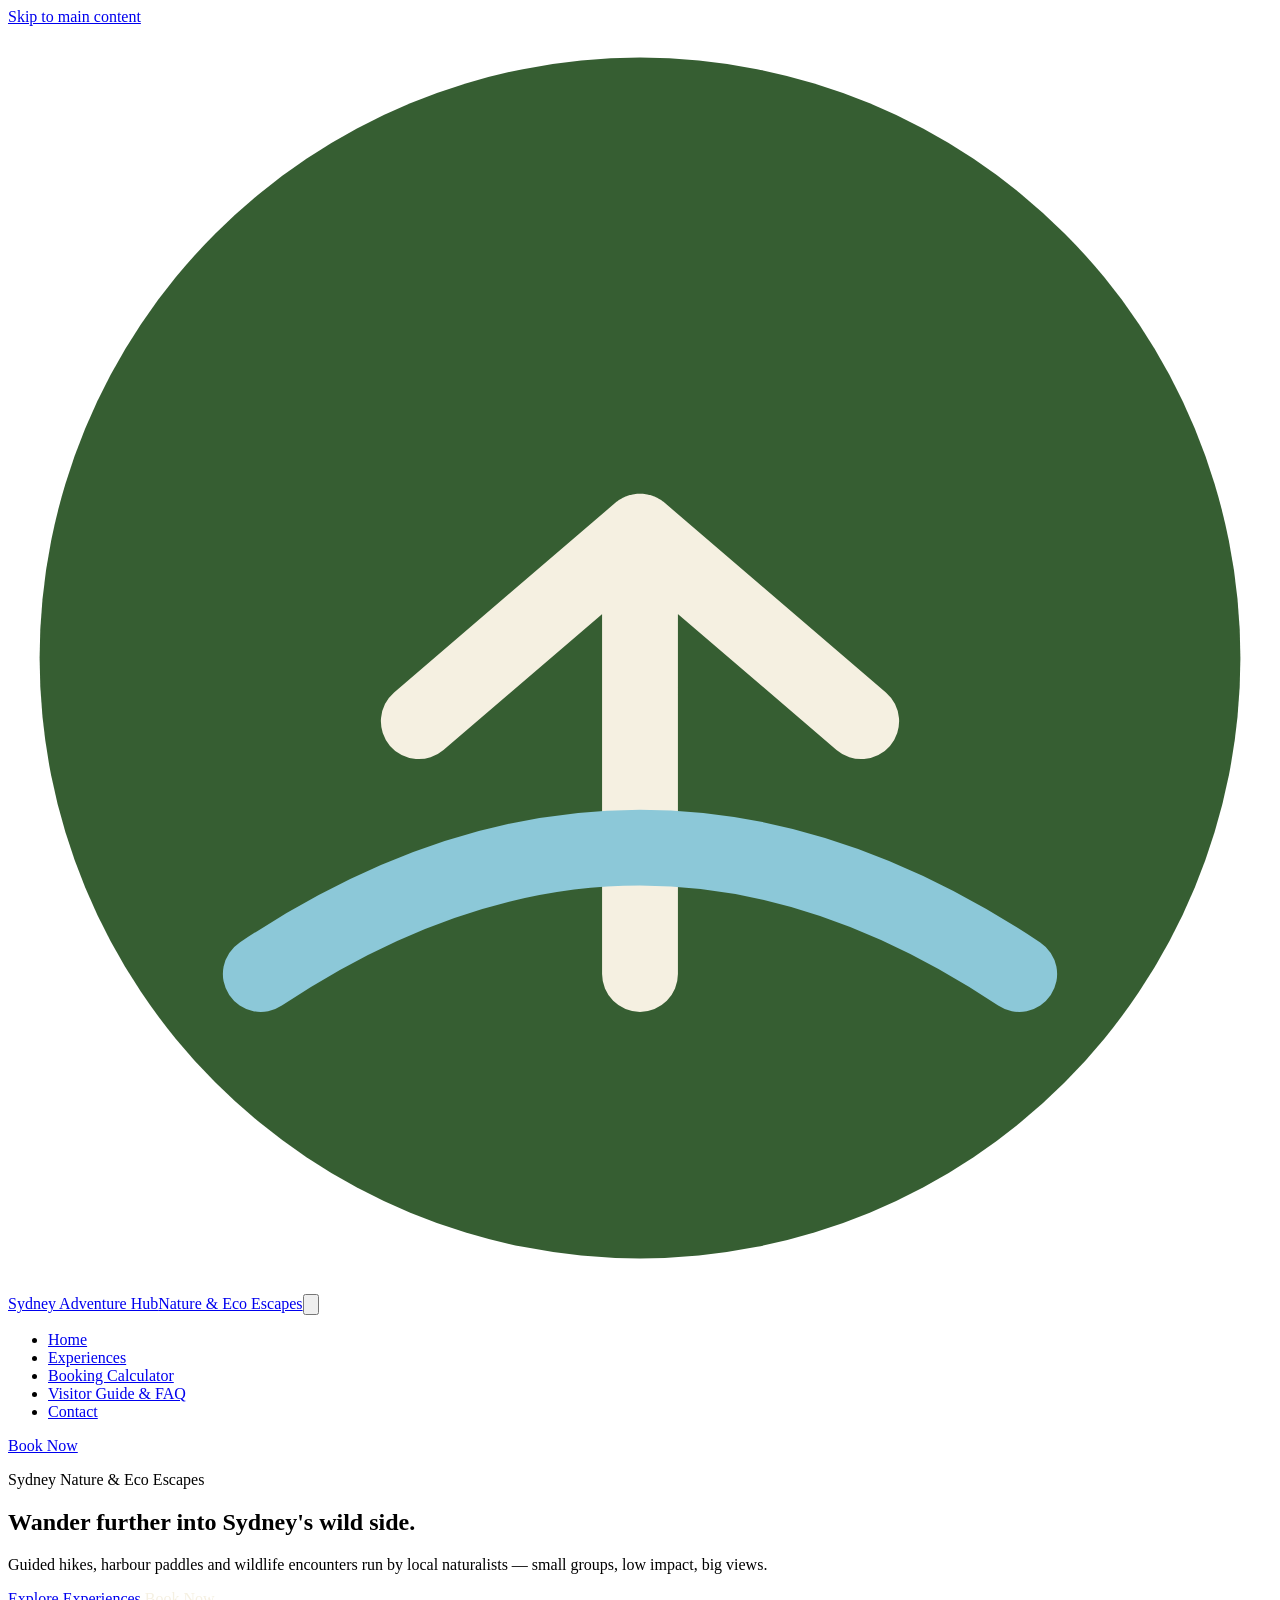
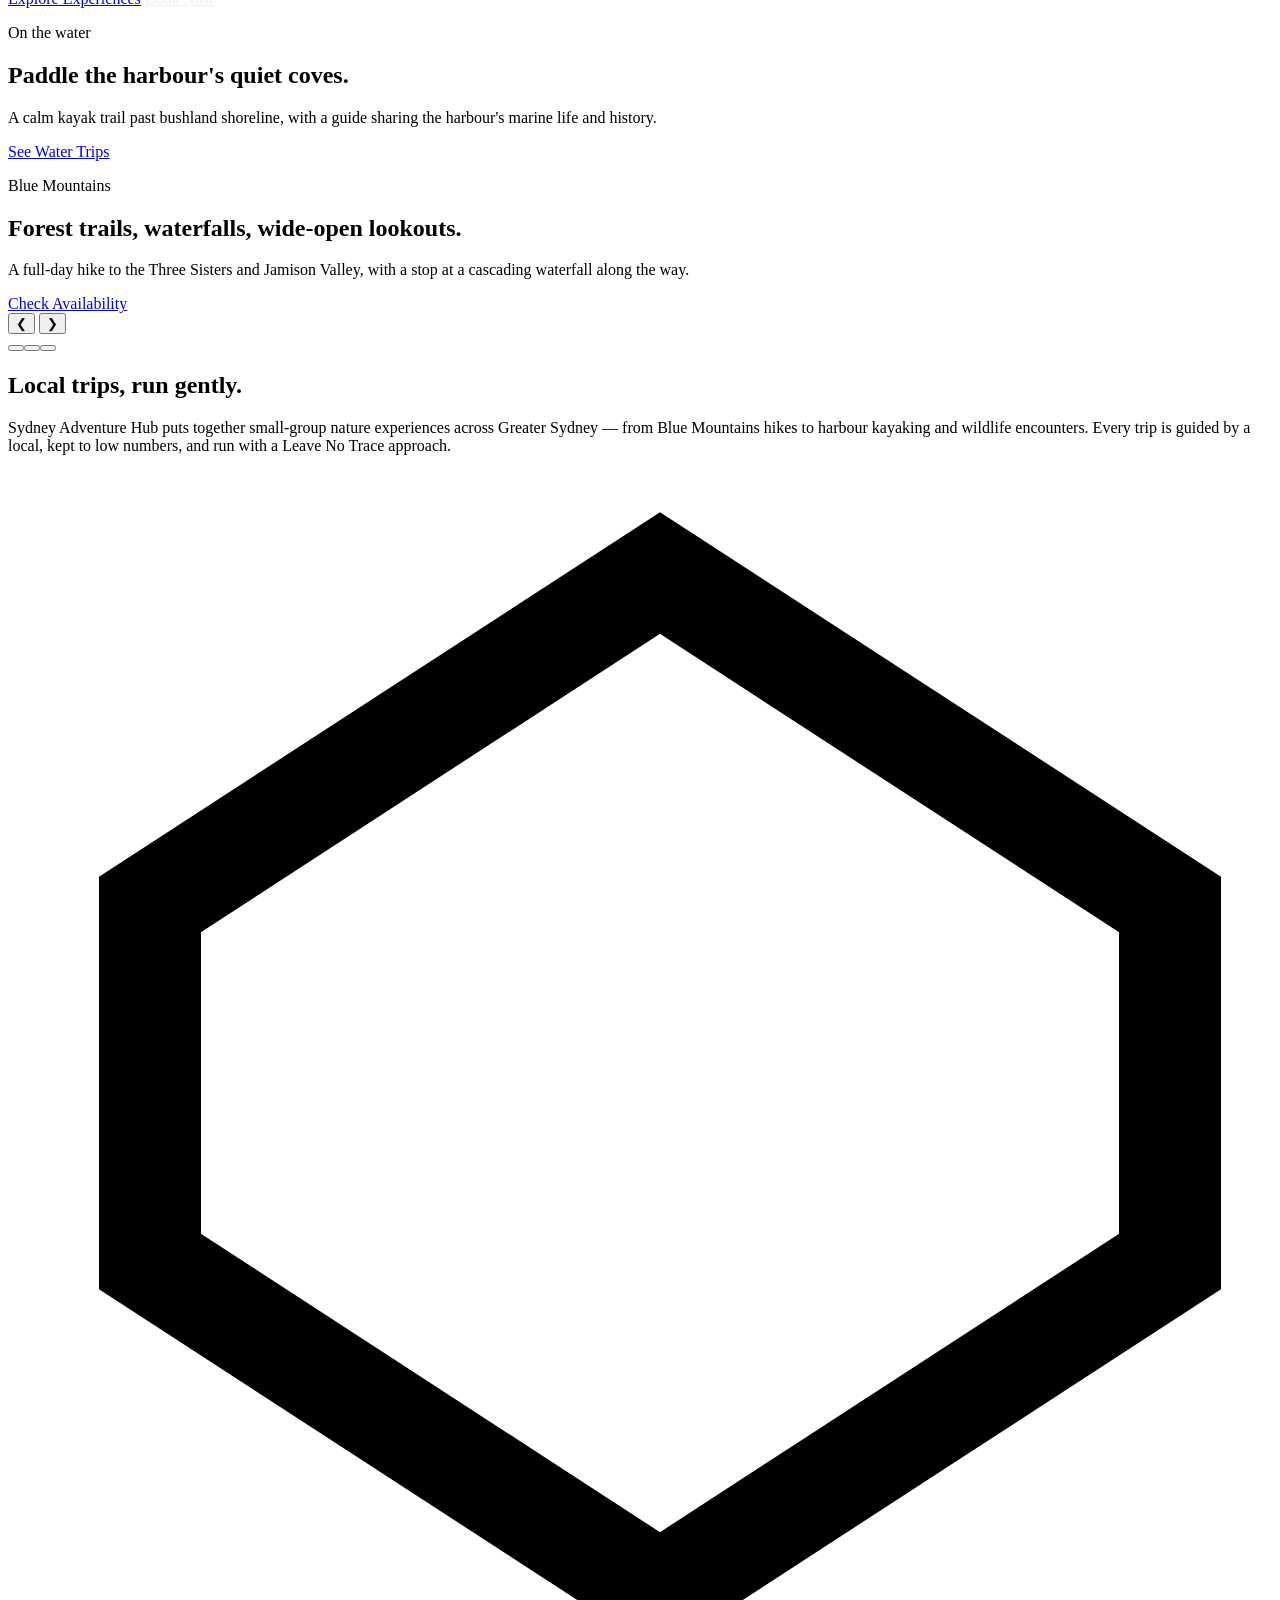
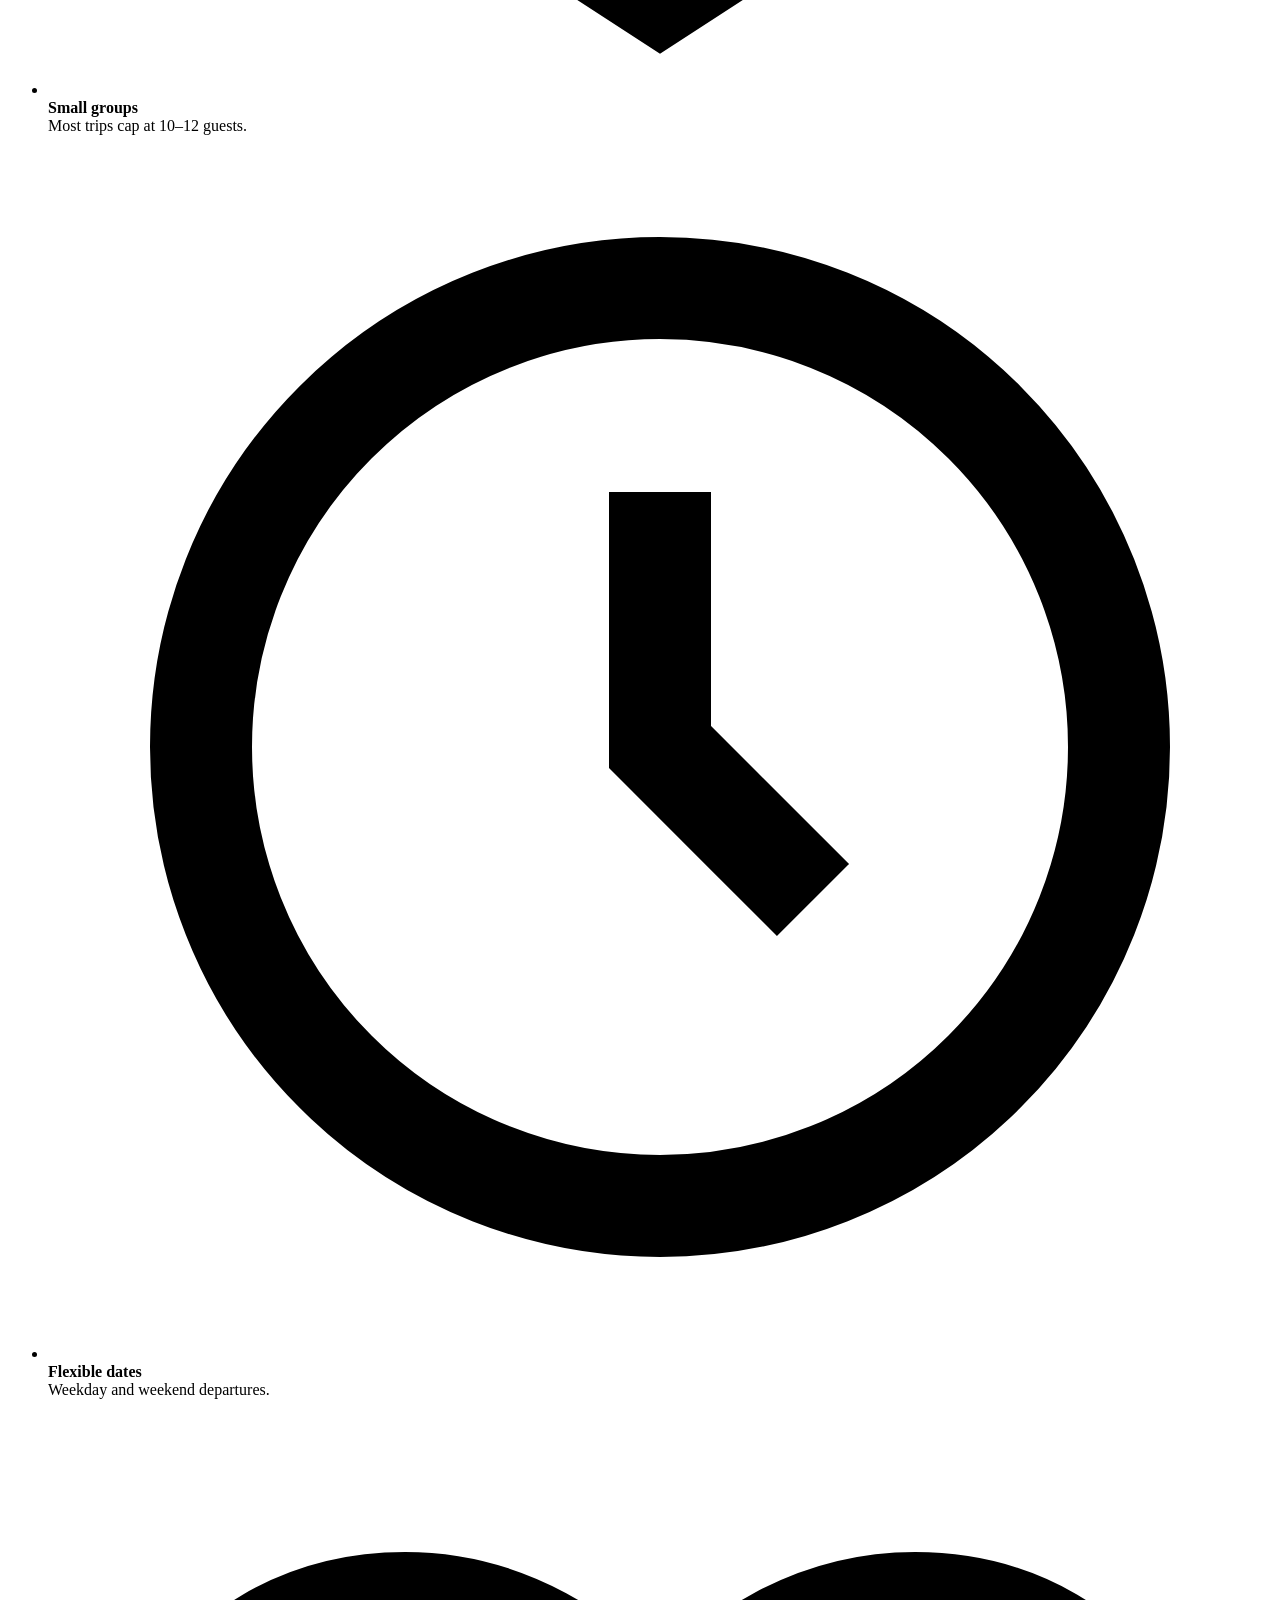
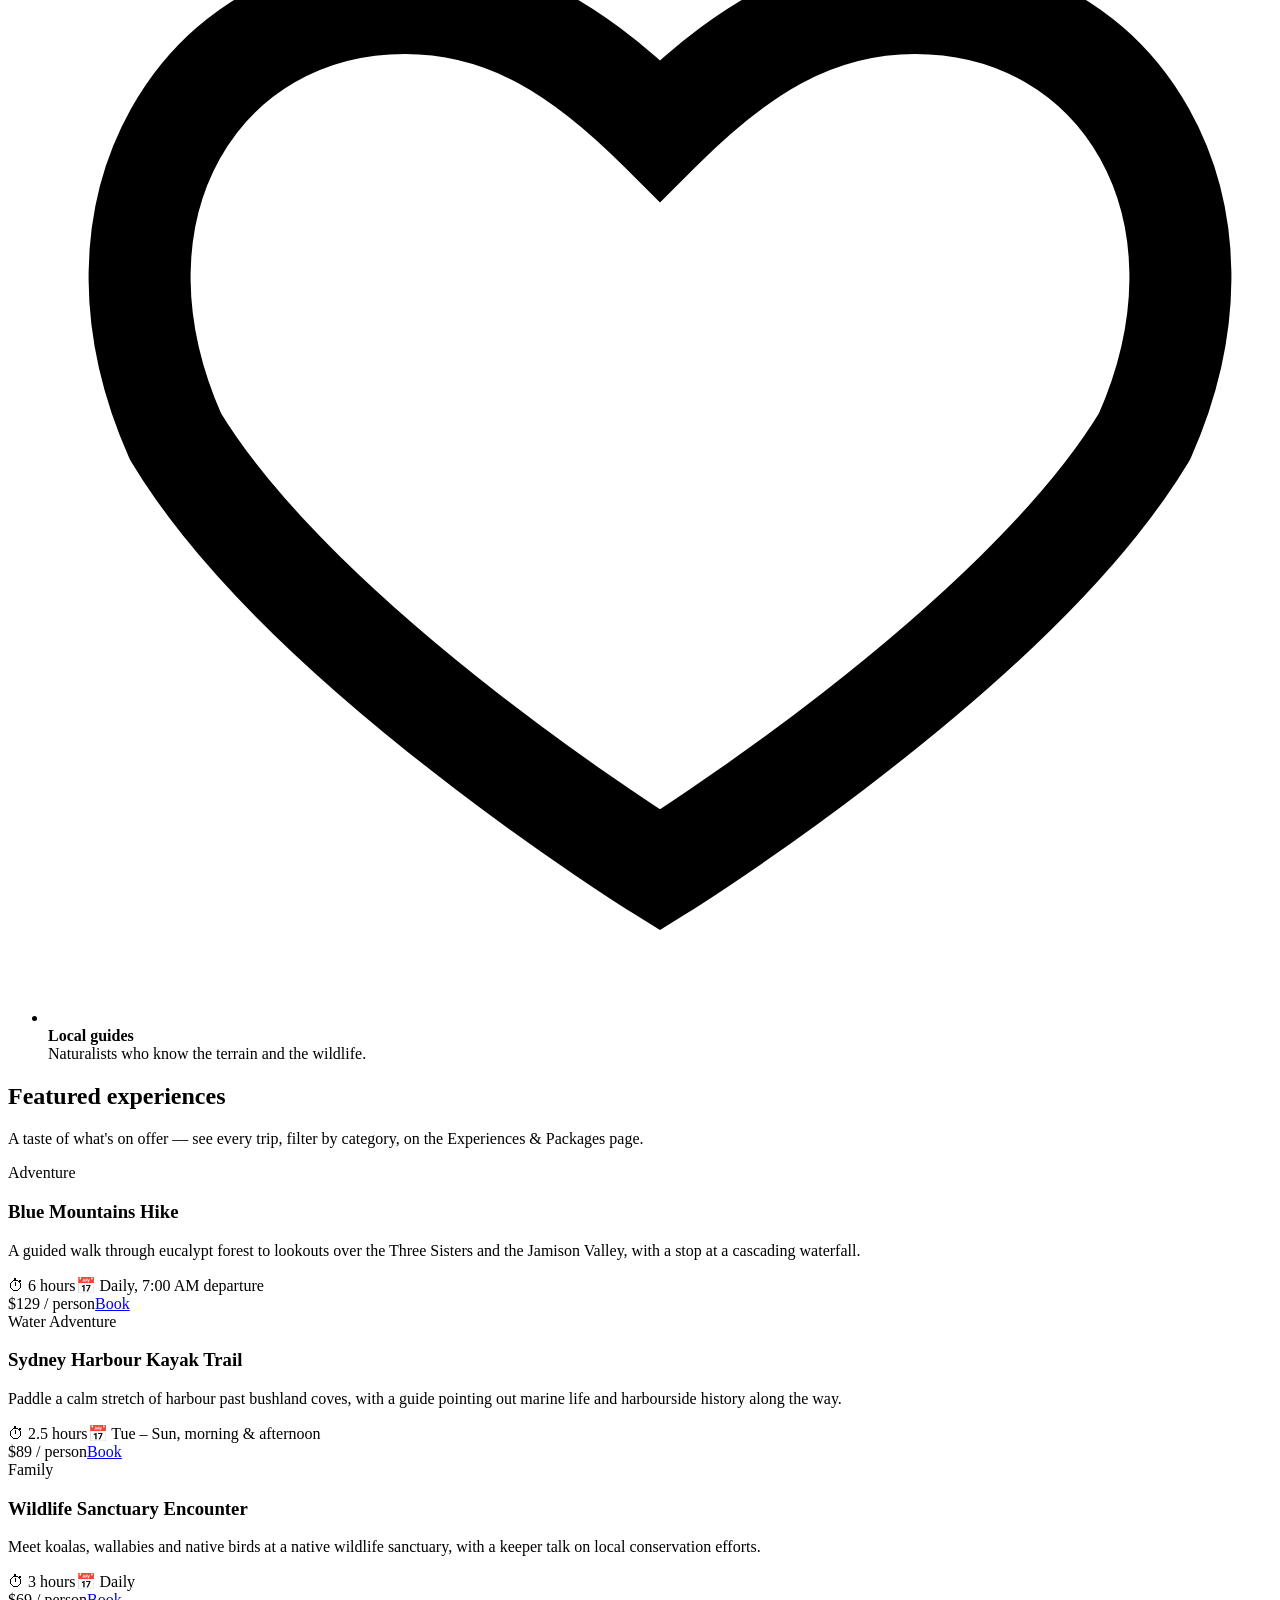
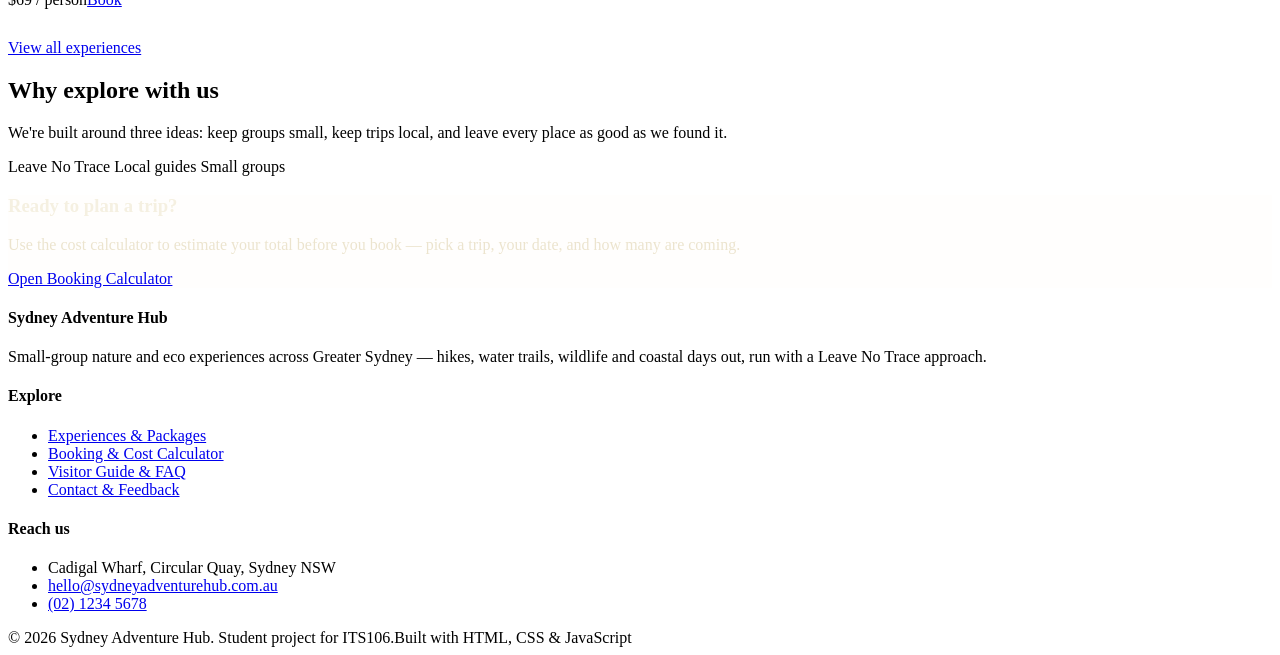
==== index.html @ d23381c6 "Sydney Adventure Hub - Website" ====
<!DOCTYPE html>
<html lang="en">
<head>
<meta charset="UTF-8">
<meta name="viewport" content="width=device-width, initial-scale=1.0">
<title>Sydney Adventure Hub | Nature &amp; Eco Escapes</title>
<meta name="description" content="Book nature and eco tours across Sydney: hikes, kayaking, wildlife encounters and coastal walks.">
<link rel="preconnect" href="https://fonts.googleapis.com">
<link href="https://fonts.googleapis.com/css2?family=Fraunces:wght@400;500;600&family=Work+Sans:wght@400;500;600;700&display=swap" rel="stylesheet">
<link rel="stylesheet" href="css/style.css">
</head>
<body>
<a class="visually-hidden" href="#main">Skip to main content</a>
<header class="site-header" id="site-header"></header>

<main id="main">
  <!-- HERO / IMAGE SLIDER -->
  <section class="hero" id="heroSlider" aria-roledescription="carousel" aria-label="Featured Sydney nature experiences">
    <div class="hero__slide is-active hero__slide--1" data-slide="0">
      <div class="container hero__content">
        <p class="hero__eyebrow">Sydney Nature &amp; Eco Escapes</p>
        <h1>Wander further into Sydney's wild side.</h1>
        <p>Guided hikes, harbour paddles and wildlife encounters run by local naturalists &mdash; small groups, low impact, big views.</p>
        <div class="hero__actions">
          <a class="btn btn-light" href="experiences.html">Explore Experiences</a>
          <a class="btn btn-outline" style="border-color:#F5F0E1;color:#F5F0E1" href="booking.html">Book Now</a>
        </div>
      </div>
    </div>
    <div class="hero__slide hero__slide--2" data-slide="1">
      <div class="container hero__content">
        <p class="hero__eyebrow">On the water</p>
        <h1>Paddle the harbour's quiet coves.</h1>
        <p>A calm kayak trail past bushland shoreline, with a guide sharing the harbour's marine life and history.</p>
        <div class="hero__actions">
          <a class="btn btn-light" href="experiences.html">See Water Trips</a>
        </div>
      </div>
    </div>
    <div class="hero__slide hero__slide--3" data-slide="2">
      <div class="container hero__content">
        <p class="hero__eyebrow">Blue Mountains</p>
        <h1>Forest trails, waterfalls, wide-open lookouts.</h1>
        <p>A full-day hike to the Three Sisters and Jamison Valley, with a stop at a cascading waterfall along the way.</p>
        <div class="hero__actions">
          <a class="btn btn-light" href="booking.html">Check Availability</a>
        </div>
      </div>
    </div>

    <button class="hero__arrow hero__arrow--prev" id="heroPrev" aria-label="Previous slide">&#10094;</button>
    <button class="hero__arrow hero__arrow--next" id="heroNext" aria-label="Next slide">&#10095;</button>
    <div class="hero__dots" id="heroDots" role="tablist" aria-label="Slide selector"></div>
  </section>

  <!-- INTRO STRIP -->
  <section class="section section--tight">
    <div class="container two-col">
      <div>
        <h2>Local trips, run gently.</h2>
        <p>Sydney Adventure Hub puts together small-group nature experiences across Greater Sydney &mdash; from Blue Mountains hikes to harbour kayaking and wildlife encounters. Every trip is guided by a local, kept to low numbers, and run with a Leave No Trace approach.</p>
      </div>
      <ul class="info-list">
        <li>
          <svg viewBox="0 0 24 24" fill="none" stroke="currentColor" stroke-width="2"><path d="M12 2 L22 8.5 V15.5 L12 22 L2 15.5 V8.5 Z"/></svg>
          <div><strong>Small groups</strong><br>Most trips cap at 10&ndash;12 guests.</div>
        </li>
        <li>
          <svg viewBox="0 0 24 24" fill="none" stroke="currentColor" stroke-width="2"><circle cx="12" cy="12" r="9"/><path d="M12 7v5l3 3"/></svg>
          <div><strong>Flexible dates</strong><br>Weekday and weekend departures.</div>
        </li>
        <li>
          <svg viewBox="0 0 24 24" fill="none" stroke="currentColor" stroke-width="2"><path d="M12 21s-7-4.35-9.5-8.5C.5 8 3 4 7 4c2 0 3.5 1 5 2.5C13.5 5 15 4 17 4c4 0 6.5 4 4.5 8.5C19 16.65 12 21 12 21Z"/></svg>
          <div><strong>Local guides</strong><br>Naturalists who know the terrain and the wildlife.</div>
        </li>
      </ul>
    </div>
  </section>

  <!-- FEATURED EXPERIENCES -->
  <section class="section section--sage">
    <div class="container">
      <h2>Featured experiences</h2>
      <p>A taste of what's on offer &mdash; see every trip, filter by category, on the Experiences &amp; Packages page.</p>
      <div class="grid grid--3" id="featuredGrid"></div>
      <div style="margin-top:30px;">
        <a class="btn btn-primary" href="experiences.html">View all experiences</a>
      </div>
    </div>
  </section>

  <!-- WHY VISIT -->
  <section class="section section--forest">
    <div class="container two-col">
      <div>
        <h2>Why explore with us</h2>
        <p>We're built around three ideas: keep groups small, keep trips local, and leave every place as good as we found it.</p>
        <div class="tag-row">
          <span class="chip is-active" style="cursor:default;">Leave No Trace</span>
          <span class="chip is-active" style="cursor:default;">Local guides</span>
          <span class="chip is-active" style="cursor:default;">Small groups</span>
        </div>
      </div>
      <div class="panel" style="background:rgba(245,240,225,0.08); border-color:rgba(245,240,225,0.2);">
        <h3 style="color:#F5F0E1;">Ready to plan a trip?</h3>
        <p style="color:#ECE4CE;">Use the cost calculator to estimate your total before you book &mdash; pick a trip, your date, and how many are coming.</p>
        <a class="btn btn-light" href="booking.html">Open Booking Calculator</a>
      </div>
    </div>
  </section>
</main>

<footer class="site-footer" id="site-footer"></footer>

<script src="js/data.js"></script>
<script src="js/components.js"></script>
<script src="js/main.js"></script>
</body>
</html>
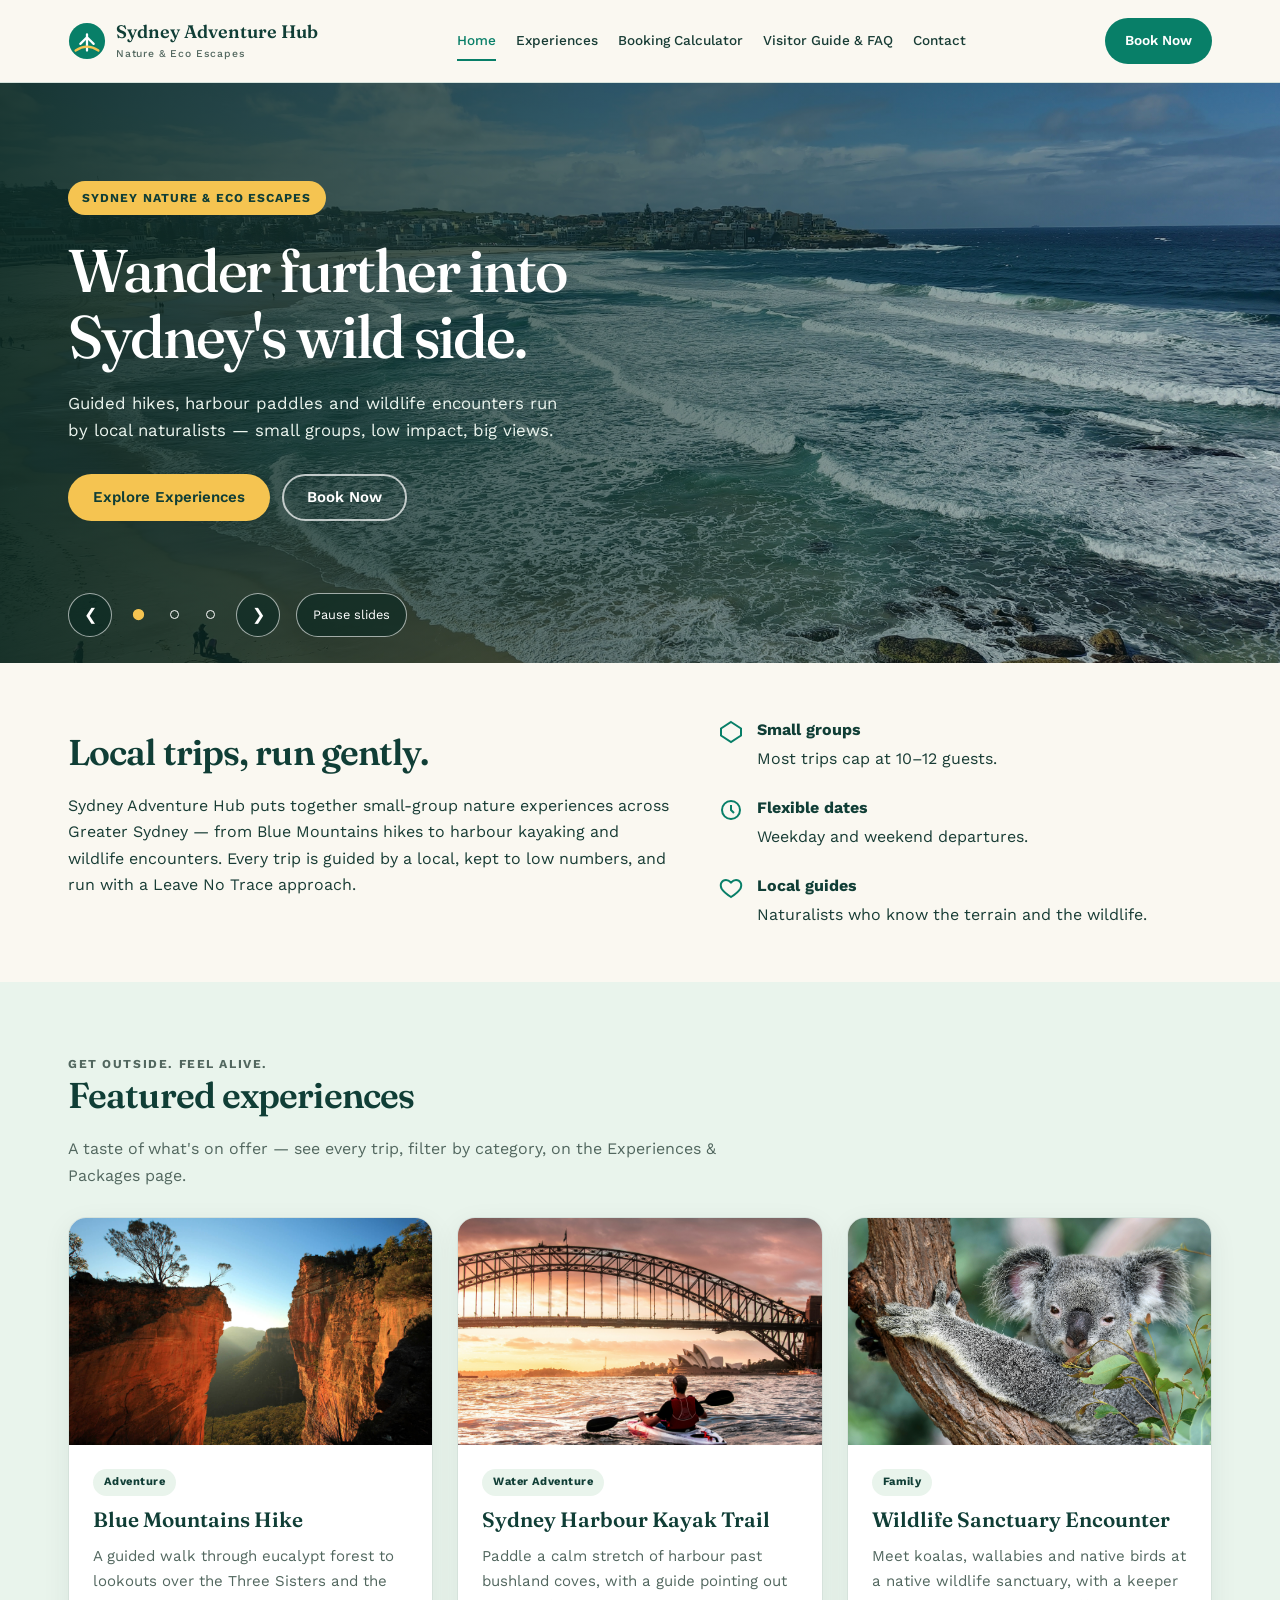
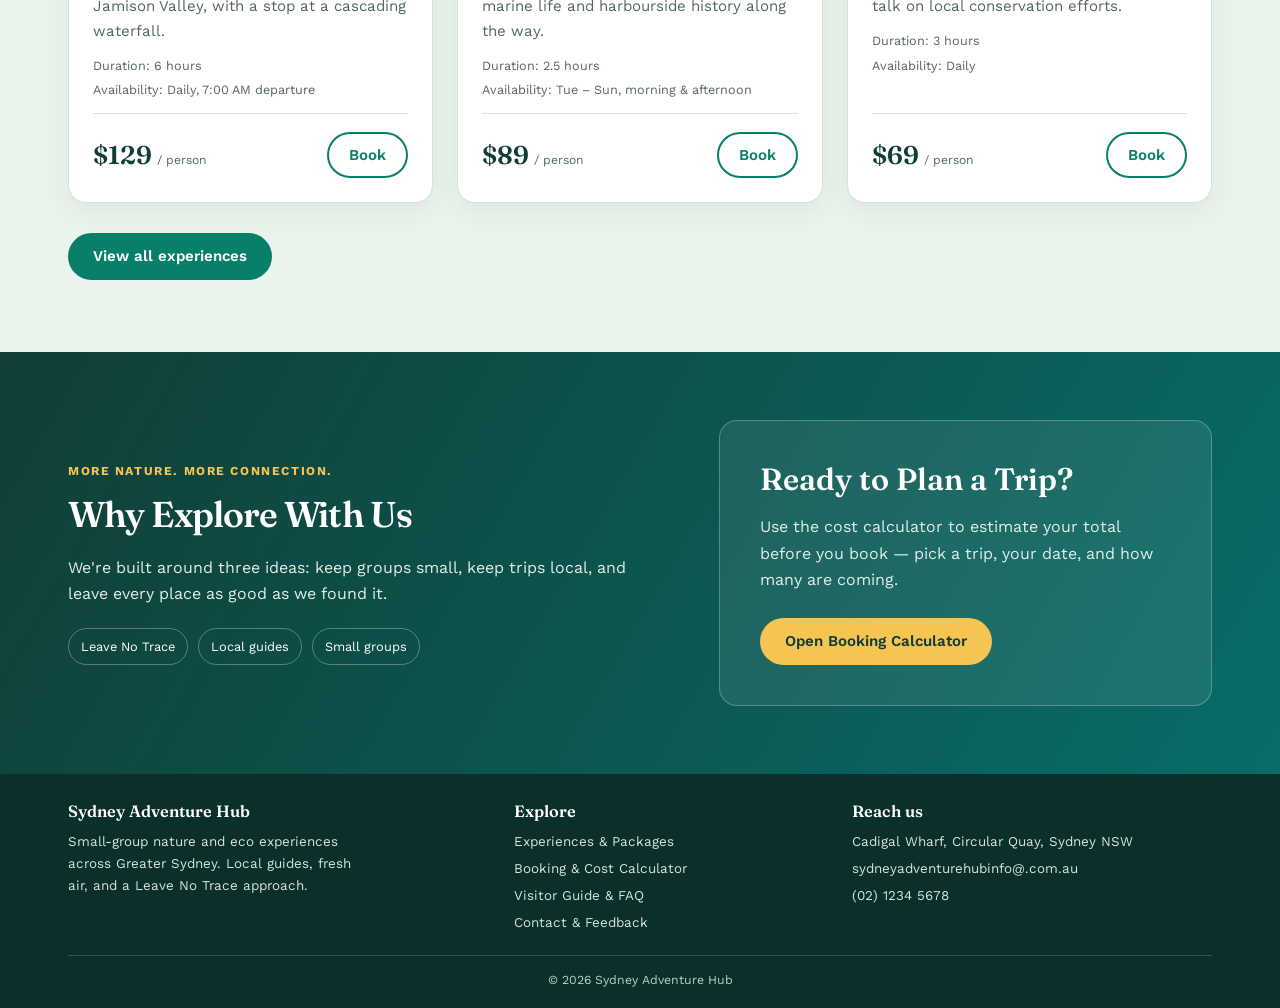
==== commit d355640a: "Add website files and code" ====
--- a/index.html
+++ b/index.html
@@ -1,119 +1,235 @@
-<!DOCTYPE html>
+<!doctype html>
 <html lang="en">
-<head>
-<meta charset="UTF-8">
-<meta name="viewport" content="width=device-width, initial-scale=1.0">
-<title>Sydney Adventure Hub | Nature &amp; Eco Escapes</title>
-<meta name="description" content="Book nature and eco tours across Sydney: hikes, kayaking, wildlife encounters and coastal walks.">
-<link rel="preconnect" href="https://fonts.googleapis.com">
-<link href="https://fonts.googleapis.com/css2?family=Fraunces:wght@400;500;600&family=Work+Sans:wght@400;500;600;700&display=swap" rel="stylesheet">
-<link rel="stylesheet" href="css/style.css">
-</head>
-<body>
-<a class="visually-hidden" href="#main">Skip to main content</a>
-<header class="site-header" id="site-header"></header>
-
-<main id="main">
-  <!-- HERO / IMAGE SLIDER -->
-  <section class="hero" id="heroSlider" aria-roledescription="carousel" aria-label="Featured Sydney nature experiences">
-    <div class="hero__slide is-active hero__slide--1" data-slide="0">
-      <div class="container hero__content">
-        <p class="hero__eyebrow">Sydney Nature &amp; Eco Escapes</p>
-        <h1>Wander further into Sydney's wild side.</h1>
-        <p>Guided hikes, harbour paddles and wildlife encounters run by local naturalists &mdash; small groups, low impact, big views.</p>
-        <div class="hero__actions">
-          <a class="btn btn-light" href="experiences.html">Explore Experiences</a>
-          <a class="btn btn-outline" style="border-color:#F5F0E1;color:#F5F0E1" href="booking.html">Book Now</a>
-        </div>
-      </div>
-    </div>
-    <div class="hero__slide hero__slide--2" data-slide="1">
-      <div class="container hero__content">
-        <p class="hero__eyebrow">On the water</p>
-        <h1>Paddle the harbour's quiet coves.</h1>
-        <p>A calm kayak trail past bushland shoreline, with a guide sharing the harbour's marine life and history.</p>
-        <div class="hero__actions">
-          <a class="btn btn-light" href="experiences.html">See Water Trips</a>
-        </div>
-      </div>
-    </div>
-    <div class="hero__slide hero__slide--3" data-slide="2">
-      <div class="container hero__content">
-        <p class="hero__eyebrow">Blue Mountains</p>
-        <h1>Forest trails, waterfalls, wide-open lookouts.</h1>
-        <p>A full-day hike to the Three Sisters and Jamison Valley, with a stop at a cascading waterfall along the way.</p>
-        <div class="hero__actions">
-          <a class="btn btn-light" href="booking.html">Check Availability</a>
-        </div>
-      </div>
-    </div>
-
-    <button class="hero__arrow hero__arrow--prev" id="heroPrev" aria-label="Previous slide">&#10094;</button>
-    <button class="hero__arrow hero__arrow--next" id="heroNext" aria-label="Next slide">&#10095;</button>
-    <div class="hero__dots" id="heroDots" role="tablist" aria-label="Slide selector"></div>
-  </section>
-
-  <!-- INTRO STRIP -->
-  <section class="section section--tight">
-    <div class="container two-col">
-      <div>
-        <h2>Local trips, run gently.</h2>
-        <p>Sydney Adventure Hub puts together small-group nature experiences across Greater Sydney &mdash; from Blue Mountains hikes to harbour kayaking and wildlife encounters. Every trip is guided by a local, kept to low numbers, and run with a Leave No Trace approach.</p>
-      </div>
-      <ul class="info-list">
-        <li>
-          <svg viewBox="0 0 24 24" fill="none" stroke="currentColor" stroke-width="2"><path d="M12 2 L22 8.5 V15.5 L12 22 L2 15.5 V8.5 Z"/></svg>
-          <div><strong>Small groups</strong><br>Most trips cap at 10&ndash;12 guests.</div>
-        </li>
-        <li>
-          <svg viewBox="0 0 24 24" fill="none" stroke="currentColor" stroke-width="2"><circle cx="12" cy="12" r="9"/><path d="M12 7v5l3 3"/></svg>
-          <div><strong>Flexible dates</strong><br>Weekday and weekend departures.</div>
-        </li>
-        <li>
-          <svg viewBox="0 0 24 24" fill="none" stroke="currentColor" stroke-width="2"><path d="M12 21s-7-4.35-9.5-8.5C.5 8 3 4 7 4c2 0 3.5 1 5 2.5C13.5 5 15 4 17 4c4 0 6.5 4 4.5 8.5C19 16.65 12 21 12 21Z"/></svg>
-          <div><strong>Local guides</strong><br>Naturalists who know the terrain and the wildlife.</div>
-        </li>
-      </ul>
-    </div>
-  </section>
-
-  <!-- FEATURED EXPERIENCES -->
-  <section class="section section--sage">
-    <div class="container">
-      <h2>Featured experiences</h2>
-      <p>A taste of what's on offer &mdash; see every trip, filter by category, on the Experiences &amp; Packages page.</p>
-      <div class="grid grid--3" id="featuredGrid"></div>
-      <div style="margin-top:30px;">
-        <a class="btn btn-primary" href="experiences.html">View all experiences</a>
-      </div>
-    </div>
-  </section>
-
-  <!-- WHY VISIT -->
-  <section class="section section--forest">
-    <div class="container two-col">
-      <div>
-        <h2>Why explore with us</h2>
-        <p>We're built around three ideas: keep groups small, keep trips local, and leave every place as good as we found it.</p>
-        <div class="tag-row">
-          <span class="chip is-active" style="cursor:default;">Leave No Trace</span>
-          <span class="chip is-active" style="cursor:default;">Local guides</span>
-          <span class="chip is-active" style="cursor:default;">Small groups</span>
-        </div>
-      </div>
-      <div class="panel" style="background:rgba(245,240,225,0.08); border-color:rgba(245,240,225,0.2);">
-        <h3 style="color:#F5F0E1;">Ready to plan a trip?</h3>
-        <p style="color:#ECE4CE;">Use the cost calculator to estimate your total before you book &mdash; pick a trip, your date, and how many are coming.</p>
-        <a class="btn btn-light" href="booking.html">Open Booking Calculator</a>
-      </div>
-    </div>
-  </section>
-</main>
-
-<footer class="site-footer" id="site-footer"></footer>
-
-<script src="js/data.js"></script>
-<script src="js/components.js"></script>
-<script src="js/main.js"></script>
-</body>
+  <head>
+    <meta charset="UTF-8" />
+    <meta name="viewport" content="width=device-width, initial-scale=1.0" />
+    <title>Sydney Adventure Hub | Nature &amp; Eco Escapes</title>
+    <meta
+      name="description"
+      content="Book nature and eco tours across Sydney: hikes, kayaking, wildlife encounters and coastal walks."
+    />
+    <link rel="preconnect" href="https://fonts.googleapis.com" />
+    <link rel="preconnect" href="https://fonts.gstatic.com" crossorigin />
+    <link
+      href="https://fonts.googleapis.com/css2?family=Fraunces:wght@400;500;600&family=Work+Sans:wght@400;500;600;700&display=swap"
+      rel="stylesheet"
+    />
+    <link rel="stylesheet" href="css/style.css" />
+  </head>
+  <body>
+    <a class="skip-link" href="#main">Skip to main content</a>
+    <header class="site-header" id="site-header"></header>
+
+    <main id="main" tabindex="-1">
+      <!-- HERO / IMAGE SLIDER -->
+      <section
+        class="hero"
+        id="heroSlider"
+        aria-roledescription="carousel"
+        aria-label="Featured Sydney nature experiences"
+      >
+        <div class="hero__slide is-active hero__slide--1" data-slide="0">
+          <div class="container hero__content">
+            <p class="hero__eyebrow">Sydney Nature &amp; Eco Escapes</p>
+            <h1>Wander further into Sydney's wild side.</h1>
+            <p>
+              Guided hikes, harbour paddles and wildlife encounters run by local
+              naturalists &mdash; small groups, low impact, big views.
+            </p>
+            <div class="hero__actions">
+              <a class="btn btn-light" href="experiences.html"
+                >Explore Experiences</a
+              >
+              <a class="btn btn-ghost" href="booking.html">Book Now</a>
+            </div>
+          </div>
+        </div>
+        <div class="hero__slide hero__slide--2" data-slide="1" hidden>
+          <div class="container hero__content">
+            <p class="hero__eyebrow">On the water</p>
+            <h2 class="hero__title">Paddle the harbour's quiet coves.</h2>
+            <p>
+              A calm kayak trail past bushland shoreline, with a guide sharing
+              the harbour's marine life and history.
+            </p>
+            <div class="hero__actions">
+              <a class="btn btn-light" href="experiences.html"
+                >See Water Trips</a
+              >
+            </div>
+          </div>
+        </div>
+        <div class="hero__slide hero__slide--3" data-slide="2" hidden>
+          <div class="container hero__content">
+            <p class="hero__eyebrow">Blue Mountains</p>
+            <h2 class="hero__title">
+              Forest trails, waterfalls, wide-open lookouts.
+            </h2>
+            <p>
+              A full-day hike to the Three Sisters and Jamison Valley, with a
+              stop at a cascading waterfall along the way.
+            </p>
+            <div class="hero__actions">
+              <a class="btn btn-light" href="booking.html"
+                >Check Availability</a
+              >
+            </div>
+          </div>
+        </div>
+
+        <div class="container hero__controls">
+          <button
+            class="hero__arrow"
+            id="heroPrev"
+            type="button"
+            aria-label="Previous slide"
+          >
+            &#10094;
+          </button>
+          <div
+            class="hero__dots"
+            id="heroDots"
+            role="group"
+            aria-label="Choose a slide"
+          ></div>
+          <button
+            class="hero__arrow"
+            id="heroNext"
+            type="button"
+            aria-label="Next slide"
+          >
+            &#10095;
+          </button>
+          <button
+            class="hero__pause"
+            id="heroPause"
+            type="button"
+            aria-pressed="false"
+          >
+            Pause slides
+          </button>
+        </div>
+      </section>
+
+      <!-- INTRO STRIP -->
+      <section class="section section--tight">
+        <div class="container two-col intro-layout">
+          <div>
+            <h2>Local trips, run gently.</h2>
+            <p>
+              Sydney Adventure Hub puts together small-group nature experiences
+              across Greater Sydney &mdash; from Blue Mountains hikes to harbour
+              kayaking and wildlife encounters. Every trip is guided by a local,
+              kept to low numbers, and run with a Leave No Trace approach.
+            </p>
+          </div>
+          <ul class="info-list">
+            <li>
+              <svg
+                aria-hidden="true"
+                viewBox="0 0 24 24"
+                fill="none"
+                stroke="currentColor"
+                stroke-width="2"
+              >
+                <path d="M12 2 L22 8.5 V15.5 L12 22 L2 15.5 V8.5 Z" />
+              </svg>
+              <div>
+                <strong>Small groups</strong><br />Most trips cap at 10&ndash;12
+                guests.
+              </div>
+            </li>
+            <li>
+              <svg
+                aria-hidden="true"
+                viewBox="0 0 24 24"
+                fill="none"
+                stroke="currentColor"
+                stroke-width="2"
+              >
+                <circle cx="12" cy="12" r="9" />
+                <path d="M12 7v5l3 3" />
+              </svg>
+              <div>
+                <strong>Flexible dates</strong><br />Weekday and weekend
+                departures.
+              </div>
+            </li>
+            <li>
+              <svg
+                aria-hidden="true"
+                viewBox="0 0 24 24"
+                fill="none"
+                stroke="currentColor"
+                stroke-width="2"
+              >
+                <path
+                  d="M12 21s-7-4.35-9.5-8.5C.5 8 3 4 7 4c2 0 3.5 1 5 2.5C13.5 5 15 4 17 4c4 0 6.5 4 4.5 8.5C19 16.65 12 21 12 21Z"
+                />
+              </svg>
+              <div>
+                <strong>Local guides</strong><br />Naturalists who know the
+                terrain and the wildlife.
+              </div>
+            </li>
+          </ul>
+        </div>
+      </section>
+
+      <!-- FEATURED EXPERIENCES -->
+      <section class="section section--sage">
+        <div class="container">
+          <div class="section-heading">
+            <p class="eyebrow">Get outside. Feel alive.</p>
+            <h2>Featured experiences</h2>
+            <p>
+              A taste of what's on offer &mdash; see every trip, filter by
+              category, on the Experiences &amp; Packages page.
+            </p>
+          </div>
+          <div class="grid grid--3" id="featuredGrid"></div>
+          <div class="section-actions">
+            <a class="btn btn-primary" href="experiences.html"
+              >View all experiences</a
+            >
+          </div>
+        </div>
+      </section>
+
+      <!-- WHY VISIT -->
+      <section class="section section--forest why-section">
+        <div class="container two-col">
+          <div>
+            <p class="eyebrow">More nature. More connection.</p>
+            <h2>Why Explore With Us</h2>
+            <p>
+              We're built around three ideas: keep groups small, keep trips
+              local, and leave every place as good as we found it.
+            </p>
+            <div class="tag-row">
+              <span class="value-tag">Leave No Trace</span>
+              <span class="value-tag">Local guides</span>
+              <span class="value-tag">Small groups</span>
+            </div>
+          </div>
+          <div class="panel trip-cta">
+            <h3>Ready to Plan a Trip?</h3>
+            <p>
+              Use the cost calculator to estimate your total before you book
+              &mdash; pick a trip, your date, and how many are coming.
+            </p>
+            <a class="btn btn-light" href="booking.html"
+              >Open Booking Calculator</a
+            >
+          </div>
+        </div>
+      </section>
+    </main>
+
+    <footer class="site-footer" id="site-footer"></footer>
+
+    <script src="js/data.js"></script>
+    <script src="js/components.js"></script>
+    <script src="js/main.js"></script>
+  </body>
 </html>
--- a/css/style.css
+++ b/css/style.css
@@ -0,0 +1,284 @@
+:root {
+  --forest: #087f68;
+  --forest-dark: #103e36;
+  --teal: #086c78;
+  --sage-light: #e9f4ec;
+  --cream: #faf8f1;
+  --gold: #f5c451;
+  --ink: #183c35;
+  --muted: #52675f;
+  --white: #fff;
+  --line: #d5e2db;
+  --danger: #b1352c;
+  --font-display: 'Fraunces', Georgia, serif;
+  --font-body: 'Work Sans', 'Segoe UI', sans-serif;
+  --radius-card: 18px;
+  --radius-pill: 999px;
+  --shadow-soft: 0 8px 28px rgba(16, 62, 54, .07);
+  --max-width: 1200px;
+}
+
+*, *::before, *::after { box-sizing: border-box; }
+html { scroll-behavior: smooth; scroll-padding-top: 100px; }
+body {
+  margin: 0;
+  font-family: var(--font-body);
+  color: var(--ink);
+  background: var(--cream);
+  line-height: 1.65;
+  -webkit-font-smoothing: antialiased;
+}
+main { min-height: 55vh; }
+h1, h2, h3, h4 {
+  margin: 0 0 .55em;
+  font-family: var(--font-display);
+  font-weight: 600;
+  line-height: 1.18;
+  color: var(--forest-dark);
+  text-wrap: balance;
+}
+h1 { font-size: clamp(2.1rem, 4.3vw, 3.6rem); font-weight: 500; letter-spacing: -.035em; }
+h2 { font-size: clamp(1.7rem, 2.8vw, 2.4rem); letter-spacing: -.025em; }
+h3 { font-size: 1.3rem; }
+p { margin: 0 0 1em; max-width: 65ch; }
+a { color: var(--forest); text-underline-offset: 4px; transition: color .2s ease; }
+a:hover { color: var(--teal); }
+img { display: block; max-width: 100%; }
+button, input, select, textarea { font: inherit; }
+button, a { -webkit-tap-highlight-color: transparent; }
+button { cursor: pointer; }
+[hidden] { display: none !important; }
+:focus-visible { outline: 3px solid var(--teal); outline-offset: 4px; }
+.container { width: 100%; max-width: var(--max-width); margin-inline: auto; padding-inline: 28px; }
+.section { padding-block: clamp(44px, 6vw, 72px); }
+.section--tight { padding-block: clamp(36px, 4.5vw, 54px); }
+.section--sage { background: var(--sage-light); }
+.section--forest { background: linear-gradient(120deg, #103e36, #086c68); color: var(--white); }
+.section--forest h2, .section--forest h3 { color: var(--white); }
+.section-heading { margin-bottom: 28px; }
+.section-heading p { margin-bottom: 0; color: var(--muted); }
+.section-actions { margin-top: 30px; }
+.eyebrow { margin-bottom: 12px; font-size: .76rem; font-weight: 700; letter-spacing: .13em; text-transform: uppercase; }
+.small-text { font-size: .88rem; color: var(--muted); }
+.skip-link {
+  position: fixed; z-index: 100; top: 10px; left: 16px;
+  padding: 10px 18px; background: var(--white); border-radius: 8px;
+  transform: translateY(-160%); font-weight: 600;
+}
+.skip-link:focus { transform: translateY(0); }
+
+.btn {
+  display: inline-flex; align-items: center; justify-content: center; gap: 8px;
+  min-height: 46px; padding: 11px 23px; border: 2px solid transparent;
+  border-radius: var(--radius-pill); font-size: .94rem; font-weight: 600;
+  text-align: center; text-decoration: none; line-height: 1.4;
+  transition: transform .2s ease, background .2s ease, border-color .2s ease, color .2s ease, box-shadow .2s ease;
+}
+.btn-primary { background: var(--forest); color: var(--white); }
+.btn-primary:hover { background: var(--forest-dark); color: var(--white); box-shadow: 0 6px 16px rgba(16, 62, 54, .16); }
+.btn-outline { background: transparent; border-color: var(--forest); color: var(--forest); }
+.btn-outline:hover { background: var(--forest); color: var(--white); }
+.btn-light { background: var(--gold); color: var(--forest-dark); }
+.btn-light:hover { background: #ffda7b; color: var(--forest-dark); }
+.btn-ghost { border-color: rgba(255, 255, 255, .7); color: var(--white); }
+.btn-ghost:hover { background: var(--white); color: var(--forest-dark); }
+
+.site-header {
+  position: sticky; top: 0; z-index: 50;
+  background: rgba(250, 248, 241, .97); backdrop-filter: blur(12px);
+  border-bottom: 1px solid var(--line);
+}
+.nav { display: flex; align-items: center; justify-content: space-between; gap: 24px; min-height: 82px; padding-block: 14px; }
+.brand { display: flex; align-items: center; gap: 10px; text-decoration: none; color: var(--forest-dark); flex-shrink: 0; }
+.brand__mark { width: 38px; height: 38px; flex: none; }
+.brand__text { font-family: var(--font-display); font-size: 1.13rem; font-weight: 600; line-height: 1.15; }
+.brand__text span { display: block; margin-top: 5px; font-family: var(--font-body); font-size: .65rem; font-weight: 500; letter-spacing: .08em; color: var(--muted); }
+.nav__links { display: flex; align-items: center; gap: 20px; margin: 0; padding: 0; list-style: none; }
+.nav__links a { display: block; padding-block: 8px; border-bottom: 2px solid transparent; color: var(--ink); font-weight: 500; font-size: .85rem; text-decoration: none; }
+.nav__links a:hover, .nav__links a[aria-current="page"] { color: var(--forest); border-bottom-color: var(--forest); }
+.nav__cta { flex: none; }
+.nav__cta .btn { padding-inline: 18px; font-size: .86rem; }
+.nav__toggle { display: none; align-items: center; justify-content: center; flex: none; width: 44px; height: 44px; padding: 8px; border: 1px solid var(--line); border-radius: 10px; background: transparent; color: var(--forest-dark); }
+.nav__toggle svg { width: 24px; height: 24px; }
+.nav__backdrop { display: none; }
+
+.hero { position: relative; isolation: isolate; background: var(--forest-dark); color: var(--white); }
+.hero__slide { display: none; position: relative; background-size: cover; background-position: center; }
+.hero__slide.is-active { display: block; animation: hero-in .65s ease both; }
+.hero__slide--1 { background-image: linear-gradient(90deg, rgba(9, 40, 34, .9), rgba(9, 40, 34, .5) 62%, rgba(9, 40, 34, .2)), url('../img/coastal-walk.jpg'); }
+.hero__slide--2 { background-image: linear-gradient(90deg, rgba(9, 40, 44, .9), rgba(9, 40, 44, .5) 62%, rgba(9, 40, 44, .2)), url('../img/harbour-kayak.jpg'); }
+.hero__slide--3 { background-image: linear-gradient(90deg, rgba(9, 40, 34, .9), rgba(9, 40, 34, .5) 62%, rgba(9, 40, 34, .2)), url('../img/blue-mountains-hike.jpg'); }
+.hero__content { display: flex; flex-direction: column; justify-content: center; align-items: flex-start; min-height: 580px; padding-block: 76px 120px; }
+.hero__eyebrow { display: inline-block; margin-bottom: 22px; padding: 7px 14px; background: var(--gold); color: var(--forest-dark); border-radius: var(--radius-pill); font-size: .76rem; letter-spacing: .09em; font-weight: 700; text-transform: uppercase; }
+.hero h1, .hero__title { max-width: 17ch; margin-bottom: 20px; color: var(--white); font-size: clamp(2.4rem, 4.7vw, 4.1rem); font-weight: 500; line-height: 1.1; letter-spacing: -.035em; }
+.hero__content > p:not(.hero__eyebrow) { max-width: 50ch; color: #ecf5ef; font-size: 1.05rem; }
+.hero__actions { display: flex; flex-wrap: wrap; gap: 12px; margin-top: 12px; }
+.hero__controls { position: absolute; bottom: 26px; left: 0; right: 0; display: flex; align-items: center; gap: 8px; }
+.hero__arrow, .hero__pause { display: inline-flex; justify-content: center; align-items: center; min-width: 44px; min-height: 44px; padding: 8px; border: 1px solid rgba(255, 255, 255, .6); border-radius: var(--radius-pill); background: rgba(9, 40, 34, .6); color: var(--white); transition: background .2s ease; }
+.hero__arrow:hover, .hero__pause:hover { background: var(--forest); }
+.hero__pause { margin-left: 8px; padding-inline: 16px; font-size: .8rem; }
+.hero__dots { display: flex; gap: 0; }
+.hero__dots button { display: grid; place-items: center; width: 36px; height: 44px; padding: 0; border: 0; background: transparent; }
+.hero__dots button::after { content: ''; width: 9px; height: 9px; border-radius: 50%; border: 1px solid var(--white); background: transparent; transition: background .2s ease, transform .2s ease; }
+.hero__dots button.is-active::after { background: var(--gold); border-color: var(--gold); transform: scale(1.25); }
+.hero :focus-visible, .section--forest :focus-visible, .site-footer :focus-visible, .page-banner :focus-visible { outline-color: var(--gold); }
+@keyframes hero-in { from { opacity: .55; } to { opacity: 1; } }
+
+.grid { display: grid; gap: 24px; }
+.grid--3 { grid-template-columns: repeat(3, minmax(0, 1fr)); }
+.card { display: flex; flex-direction: column; overflow: hidden; background: var(--white); border: 1px solid var(--line); border-radius: var(--radius-card); box-shadow: var(--shadow-soft); transition: transform .25s ease, box-shadow .25s ease; }
+.card__media { overflow: hidden; aspect-ratio: 16 / 10; background: var(--sage-light); }
+.card__media img { width: 100%; height: 100%; object-fit: cover; transition: transform .45s ease; }
+.card__body { display: flex; flex-direction: column; align-items: flex-start; gap: 12px; flex: 1; padding: 24px; }
+.card__body h3, .card__body p { margin: 0; }
+.card__body p { color: var(--muted); font-size: .94rem; }
+.card__category { padding: 4px 11px; border-radius: var(--radius-pill); background: var(--sage-light); color: var(--forest-dark); font-size: .7rem; font-weight: 700; letter-spacing: .04em; }
+.card__meta { display: flex; flex-direction: column; gap: 4px; color: var(--muted); font-size: .79rem; }
+.card__foot { display: flex; flex-wrap: wrap; justify-content: space-between; align-items: center; gap: 12px; width: 100%; margin-top: auto; padding-top: 18px; border-top: 1px solid var(--line); }
+.card__price { font-family: var(--font-display); font-size: 1.6rem; font-weight: 600; color: var(--forest-dark); }
+.card__price small { font-family: var(--font-body); font-size: .76rem; font-weight: 400; color: var(--muted); }
+.card__foot .btn { padding: 9px 20px; }
+
+.two-col { display: grid; grid-template-columns: minmax(0, 1.1fr) minmax(0, .9fr); align-items: start; gap: clamp(24px, 4vw, 48px); }
+.two-col > * { min-width: 0; }
+.intro-layout { align-items: center; }
+.info-list { display: flex; flex-direction: column; gap: 22px; margin: 0; padding: 0; list-style: none; }
+.info-list li { display: flex; align-items: flex-start; gap: 14px; }
+.info-list li > div { min-width: 0; }
+.info-list svg { flex: none; width: 24px; height: 24px; margin-top: 3px; color: var(--forest); }
+.info-list a { overflow-wrap: anywhere; }
+.info-list strong { display: inline-block; margin-bottom: 3px; color: var(--forest-dark); }
+.panel { padding: clamp(22px, 3vw, 34px); background: var(--white); border: 1px solid var(--line); border-radius: var(--radius-card); box-shadow: var(--shadow-soft); }
+.why-section { padding-block: clamp(44px, 6vw, 68px); }
+.why-section .two-col { align-items: center; }
+.why-section .eyebrow { color: var(--gold); }
+.why-section p:not(.eyebrow) { color: #e1f0e9; }
+.why-section .tag-row { margin-bottom: 0; }
+.value-tag { padding: 7px 12px; border: 1px solid rgba(255, 255, 255, .3); border-radius: var(--radius-pill); color: var(--white); font-size: .8rem; }
+.trip-cta { padding: clamp(24px, 3.5vw, 40px); background: rgba(255, 255, 255, .08); border-color: rgba(255, 255, 255, .25); box-shadow: none; }
+.trip-cta h3 { font-size: clamp(1.5rem, 2.4vw, 2rem); }
+.trip-cta .btn { margin-top: 8px; }
+
+.page-banner { padding-block: clamp(42px, 5.5vw, 66px); background: linear-gradient(115deg, #103e36, #086c78); color: var(--white); border-bottom: 4px solid var(--gold); }
+.page-banner h1 { max-width: 26ch; margin-bottom: 16px; color: var(--white); }
+.page-banner p { max-width: 64ch; margin-bottom: 0; color: #e2f2ec; }
+.page-banner .eyebrow { margin-bottom: 14px; color: var(--gold); }
+.tag-row { display: flex; flex-wrap: wrap; gap: 10px; margin-block: 20px; }
+.chip { min-height: 44px; padding: 8px 17px; border: 1px solid #9bbbab; border-radius: var(--radius-pill); background: var(--white); color: var(--forest-dark); font-size: .87rem; font-weight: 600; transition: background .2s ease, color .2s ease, border-color .2s ease; }
+.chip:hover { background: var(--sage-light); border-color: var(--forest); }
+.chip.is-active { background: var(--forest); color: var(--white); border-color: var(--forest); }
+.search-row { display: flex; flex-wrap: wrap; gap: 14px; }
+.search-row input[type="search"] { flex: 1 1 280px; min-width: 0; }
+.search-row select { flex: 0 1 260px; width: auto; }
+.result-count { margin-block: 22px; font-size: .88rem; color: var(--muted); }
+.empty-state { padding: 42px 24px; border: 1px dashed var(--line); border-radius: var(--radius-card); background: var(--white); text-align: center; color: var(--muted); }
+.empty-state p { margin: 0 auto; }
+
+.form-grid { display: grid; grid-template-columns: repeat(2, minmax(0, 1fr)); gap: 18px; }
+.form-section { min-width: 0; margin: 0; padding: 0; border: 0; }
+.form-section + .form-section { margin-top: 26px; }
+.form-section > legend { padding: 0; font-family: var(--font-display); font-size: 1.3rem; }
+.form-section > .form-grid { margin-top: 18px; }
+.field { display: flex; flex-direction: column; gap: 7px; min-width: 0; }
+.field--full { grid-column: 1 / -1; }
+label { font-size: .88rem; font-weight: 600; }
+input:not([type="checkbox"]), select, textarea { min-width: 0; width: 100%; padding: 12px 13px; border: 1px solid #a9bcb1; border-radius: 9px; background: var(--white); color: var(--ink); font-size: 1rem; line-height: 1.4; transition: border-color .2s ease, box-shadow .2s ease; }
+input:focus, select:focus, textarea:focus { border-color: var(--forest); box-shadow: 0 0 0 3px rgba(8, 127, 104, .1); }
+textarea { resize: vertical; min-height: 140px; }
+.error-text { color: var(--danger); font-size: .82rem; }
+.error-text:empty { display: none; }
+.field.has-error input, .field.has-error select, .field.has-error textarea { border-color: var(--danger); }
+fieldset { min-width: 0; margin: 0; padding: 14px 16px; border: 1px solid var(--line); border-radius: 10px; }
+legend { padding-inline: 6px; font-size: .9rem; font-weight: 600; }
+.checkbox-row { display: flex; align-items: flex-start; gap: 10px; margin-block: 10px; font-size: .88rem; font-weight: 400; }
+.checkbox-row input { flex: none; width: 18px; height: 18px; margin: 4px 0 0; accent-color: var(--forest); }
+.form-actions { margin-top: 24px; }
+.form-note { margin-top: 14px; margin-bottom: 0; font-size: .8rem; color: var(--muted); }
+.booking-layout { grid-template-columns: minmax(0, 1.35fr) minmax(0, .8fr); }
+.summary-box { position: sticky; top: 106px; margin: 0; padding: 28px; background: #edf6ef; border-top: 4px solid var(--forest); }
+.summary-box > p { font-size: .9rem; color: var(--muted); }
+.summary-box dl { display: grid; grid-template-columns: minmax(0, 1fr) minmax(0, 1.15fr); gap: 14px 18px; margin: 0; font-size: .88rem; }
+.summary-box dt { color: var(--muted); }
+.summary-box dd { margin: 0; font-weight: 600; text-align: right; overflow-wrap: anywhere; }
+.summary-box dt.total-row, .summary-box dd.total-row { padding-top: 18px; border-top: 1px solid #b6d2c3; color: var(--forest-dark); font-size: 1.1rem; font-weight: 700; }
+.confirm-banner { margin-top: 20px; padding: 16px 18px; border: 1px solid #8db9a1; border-radius: 10px; background: #edf7ef; color: var(--forest-dark); font-size: .92rem; }
+
+.accordion { display: flex; flex-direction: column; gap: 12px; }
+.accordion-item { overflow: hidden; background: var(--white); border: 1px solid var(--line); border-radius: 12px; }
+.accordion-item h3 { margin: 0; }
+.accordion-trigger { display: flex; align-items: center; justify-content: space-between; gap: 18px; width: 100%; padding: 20px; border: 0; background: transparent; color: var(--forest-dark); text-align: left; font-family: var(--font-body); font-size: .96rem; font-weight: 600; line-height: 1.5; transition: background .2s ease; }
+.accordion-trigger:hover, .accordion-trigger[aria-expanded="true"] { background: var(--sage-light); }
+.accordion-trigger:focus-visible { outline-offset: -4px; }
+.accordion-trigger .plus { flex: none; color: var(--forest); font-size: 1.45rem; transition: transform .2s ease; }
+.accordion-trigger[aria-expanded="true"] .plus { transform: rotate(45deg); }
+.accordion-panel { padding: 18px 20px 20px; font-size: .92rem; color: var(--muted); }
+.accordion-panel p { margin: 0; }
+.service-heading { margin-top: 32px; }
+.map-panel { overflow: hidden; padding: 0; background: var(--sage-light); }
+.map-panel iframe { display: block; width: 100%; border: 0; }
+.map-caption { margin-top: 12px; }
+
+.site-footer { padding-block: 28px 18px; background: #0b302b; color: #d6e5dd; font-size: .84rem; }
+.footer__grid { display: grid; grid-template-columns: minmax(0, 1.15fr) minmax(0, .85fr) minmax(0, 1fr); gap: 32px; }
+.site-footer h2 { margin-bottom: 10px; color: var(--white); font-size: 1.02rem; letter-spacing: 0; }
+.site-footer p { max-width: 37ch; margin: 0; }
+.site-footer a { color: #d6e5dd; text-decoration: none; overflow-wrap: anywhere; }
+.site-footer a:hover { color: var(--gold); text-decoration: underline; }
+.site-footer ul { display: flex; flex-direction: column; gap: 5px; margin: 0; padding: 0; list-style: none; }
+.footer__bottom { margin-top: 20px; }
+.footer__bottom p { text-align: center; max-width: none; padding-top: 14px; border-top: 1px solid rgba(255, 255, 255, .17); color: #b9d1c4; font-size: .77rem; }
+
+@media (hover: hover) {
+  .btn:hover { transform: translateY(-2px); }
+  .card:hover { transform: translateY(-5px); box-shadow: 0 16px 32px rgba(16, 62, 54, .12); }
+  .card:hover .card__media img { transform: scale(1.04); }
+}
+@media (max-width: 1100px) {
+  .nav { gap: 16px; }
+  .nav__cta { display: none; }
+  .nav__links { gap: 18px; }
+}
+@media (max-width: 900px) {
+  .grid--3 { grid-template-columns: repeat(2, minmax(0, 1fr)); }
+  .two-col { grid-template-columns: minmax(0, 1fr); gap: 32px; }
+  .summary-box { position: static; }
+  .footer__grid { grid-template-columns: repeat(2, minmax(0, 1fr)); gap: 24px; }
+  .footer__about { grid-column: 1 / -1; }
+  .site-footer .footer__about p { max-width: 65ch; }
+}
+@media (max-width: 820px) {
+  html { scroll-padding-top: 86px; }
+  .nav { min-height: 74px; }
+  .nav__toggle { display: inline-flex; }
+  .nav__links { display: none; position: absolute; top: 100%; left: 0; right: 0; flex-direction: column; align-items: stretch; gap: 0; padding: 10px 24px 16px; background: var(--cream); border-bottom: 1px solid var(--line); box-shadow: 0 12px 20px rgba(16, 62, 54, .1); }
+  .nav__links.is-open { display: flex; }
+  .nav__links a { padding: 12px 8px; font-size: .97rem; }
+  .nav__backdrop.is-open { display: block; position: fixed; inset: 0; z-index: 40; background: rgba(9, 36, 31, .45); }
+}
+@media (max-width: 620px) {
+  .container { padding-inline: 20px; }
+  .grid--3, .form-grid { grid-template-columns: minmax(0, 1fr); }
+  .brand__text { font-size: 1rem; }
+  .brand__text span { font-size: .6rem; }
+  .brand__mark { width: 32px; height: 32px; }
+  .hero__content { min-height: 630px; padding-block: 52px 110px; }
+  .hero h1, .hero__title { font-size: clamp(2.3rem, 8.6vw, 3.2rem); }
+  .hero__content > p:not(.hero__eyebrow) { font-size: 1rem; }
+  .hero__eyebrow { font-size: .66rem; }
+  .hero__actions { gap: 10px; }
+  .hero__actions .btn { padding-inline: 18px; }
+  .hero__controls { bottom: 24px; gap: 4px; }
+  .hero__pause { margin-left: auto; }
+  .search-row select { flex-basis: 100%; width: 100%; }
+  .panel, .summary-box { padding: 24px 20px; }
+  .trip-cta { padding: 28px 24px; }
+  .site-footer { padding-block: 26px 16px; }
+  .footer__grid { grid-template-columns: minmax(0, 1fr); gap: 22px; }
+  .footer__about { grid-column: auto; }
+  .site-footer a { display: inline-block; padding-block: 3px; }
+  .footer__bottom { margin-top: 18px; }
+}
+@media (prefers-reduced-motion: reduce) {
+  html { scroll-behavior: auto; }
+  *, *::before, *::after { animation: none !important; transition: none !important; }
+}
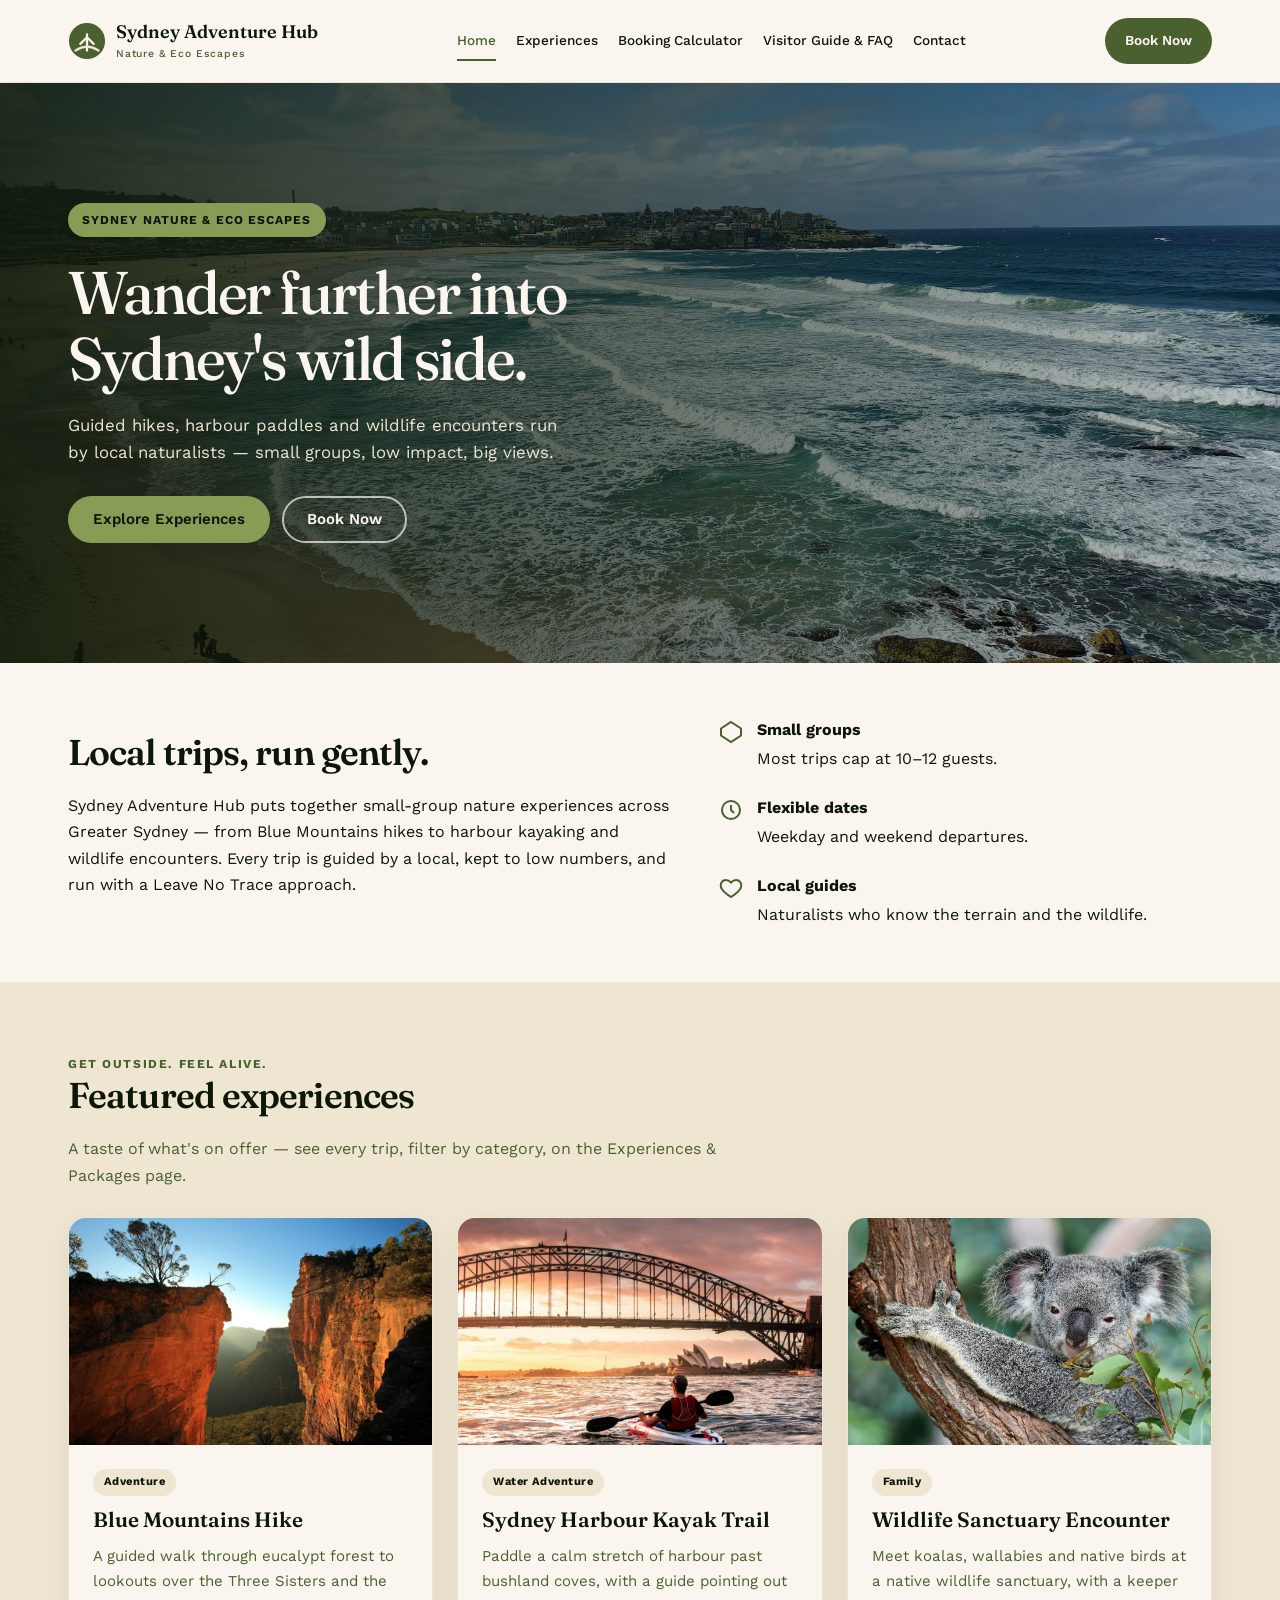
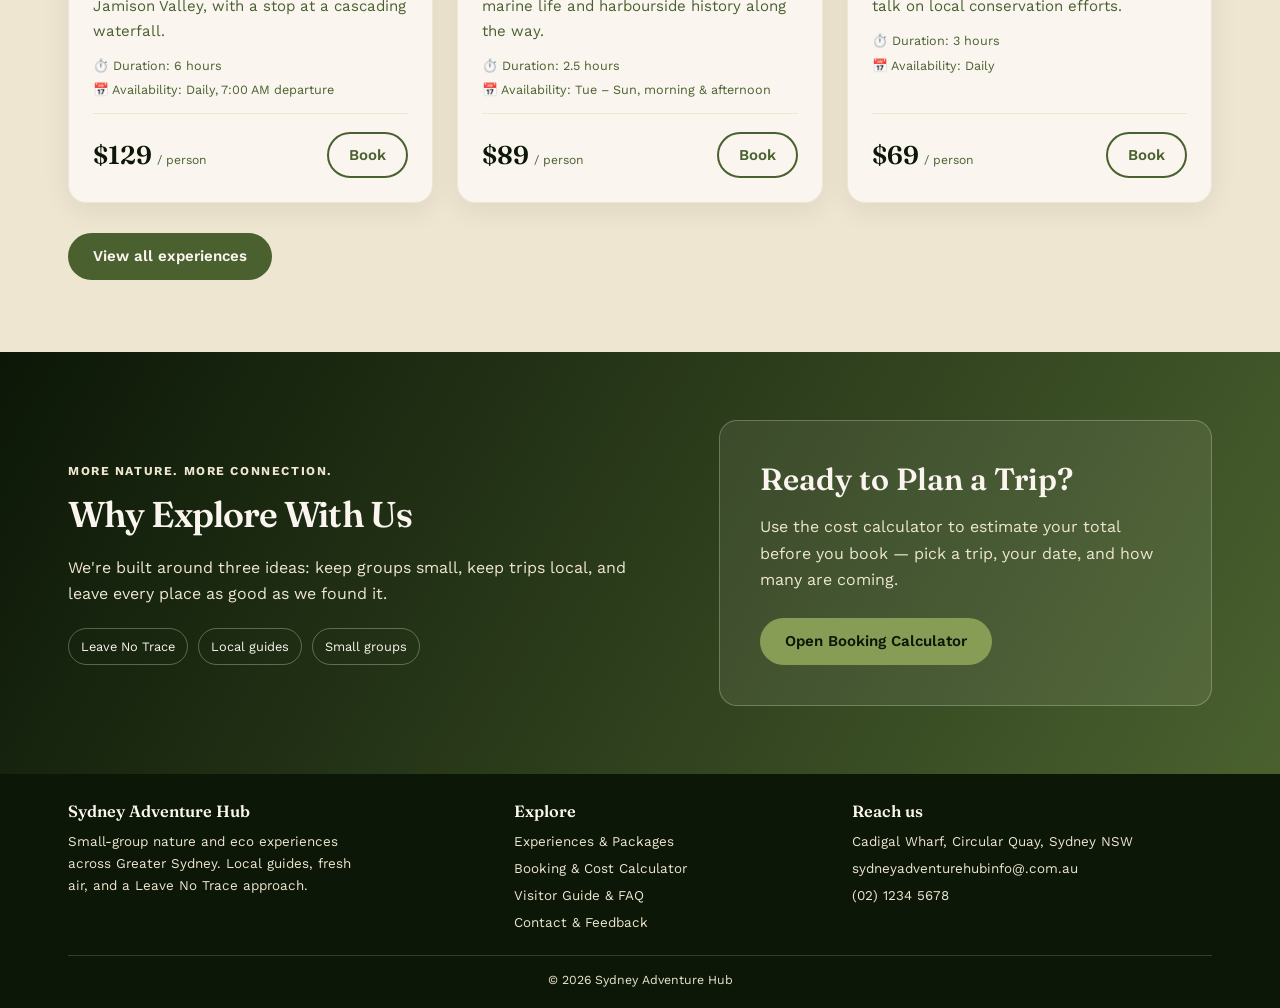
==== commit 80735c2c: "Update site palette and hero carousel" ====
--- a/index.html
+++ b/index.html
@@ -21,14 +21,18 @@
     <header class="site-header" id="site-header"></header>
 
     <main id="main" tabindex="-1">
-      <!-- HERO / IMAGE SLIDER -->
+      <!-- HERO -->
       <section
         class="hero"
         id="heroSlider"
-        aria-roledescription="carousel"
         aria-label="Featured Sydney nature experiences"
       >
-        <div class="hero__slide is-active hero__slide--1" data-slide="0">
+        <div class="hero__images" aria-hidden="true">
+          <div class="hero__image hero__image--1 is-active"></div>
+          <div class="hero__image hero__image--2"></div>
+          <div class="hero__image hero__image--3"></div>
+        </div>
+        <div class="hero__slide is-active hero__slide--1">
           <div class="container hero__content">
             <p class="hero__eyebrow">Sydney Nature &amp; Eco Escapes</p>
             <h1>Wander further into Sydney's wild side.</h1>
@@ -44,7 +48,7 @@
             </div>
           </div>
         </div>
-        <div class="hero__slide hero__slide--2" data-slide="1" hidden>
+        <div class="hero__slide hero__slide--2">
           <div class="container hero__content">
             <p class="hero__eyebrow">On the water</p>
             <h2 class="hero__title">Paddle the harbour's quiet coves.</h2>
@@ -59,7 +63,7 @@
             </div>
           </div>
         </div>
-        <div class="hero__slide hero__slide--3" data-slide="2" hidden>
+        <div class="hero__slide hero__slide--3">
           <div class="container hero__content">
             <p class="hero__eyebrow">Blue Mountains</p>
             <h2 class="hero__title">
@@ -75,39 +79,6 @@
               >
             </div>
           </div>
-        </div>
-
-        <div class="container hero__controls">
-          <button
-            class="hero__arrow"
-            id="heroPrev"
-            type="button"
-            aria-label="Previous slide"
-          >
-            &#10094;
-          </button>
-          <div
-            class="hero__dots"
-            id="heroDots"
-            role="group"
-            aria-label="Choose a slide"
-          ></div>
-          <button
-            class="hero__arrow"
-            id="heroNext"
-            type="button"
-            aria-label="Next slide"
-          >
-            &#10095;
-          </button>
-          <button
-            class="hero__pause"
-            id="heroPause"
-            type="button"
-            aria-pressed="false"
-          >
-            Pause slides
-          </button>
         </div>
       </section>
 
--- a/css/style.css
+++ b/css/style.css
@@ -1,20 +1,24 @@
 :root {
-  --forest: #087f68;
-  --forest-dark: #103e36;
-  --teal: #086c78;
-  --sage-light: #e9f4ec;
-  --cream: #faf8f1;
-  --gold: #f5c451;
-  --ink: #183c35;
-  --muted: #52675f;
-  --white: #fff;
-  --line: #d5e2db;
+  --onyx: #0C1707;
+  --olive-leaf: #4A612F;
+  --matcha: #879D55;
+  --cream: #EEE6D1;
+  --parchment: #FAF5EF;
+  --forest: var(--olive-leaf);
+  --forest-dark: var(--onyx);
+  --teal: var(--onyx);
+  --sage-light: var(--cream);
+  --gold: var(--matcha);
+  --ink: var(--onyx);
+  --muted: var(--olive-leaf);
+  --white: var(--parchment);
+  --line: var(--cream);
   --danger: #b1352c;
   --font-display: 'Fraunces', Georgia, serif;
   --font-body: 'Work Sans', 'Segoe UI', sans-serif;
   --radius-card: 18px;
   --radius-pill: 999px;
-  --shadow-soft: 0 8px 28px rgba(16, 62, 54, .07);
+  --shadow-soft: 0 8px 28px rgba(12, 23, 7, .07);
   --max-width: 1200px;
 }
 
@@ -24,7 +28,7 @@
   margin: 0;
   font-family: var(--font-body);
   color: var(--ink);
-  background: var(--cream);
+  background: var(--parchment);
   line-height: 1.65;
   -webkit-font-smoothing: antialiased;
 }
@@ -53,7 +57,7 @@
 .section { padding-block: clamp(44px, 6vw, 72px); }
 .section--tight { padding-block: clamp(36px, 4.5vw, 54px); }
 .section--sage { background: var(--sage-light); }
-.section--forest { background: linear-gradient(120deg, #103e36, #086c68); color: var(--white); }
+.section--forest { background: linear-gradient(120deg, var(--onyx), var(--olive-leaf)); color: var(--white); }
 .section--forest h2, .section--forest h3 { color: var(--white); }
 .section-heading { margin-bottom: 28px; }
 .section-heading p { margin-bottom: 0; color: var(--muted); }
@@ -75,17 +79,17 @@
   transition: transform .2s ease, background .2s ease, border-color .2s ease, color .2s ease, box-shadow .2s ease;
 }
 .btn-primary { background: var(--forest); color: var(--white); }
-.btn-primary:hover { background: var(--forest-dark); color: var(--white); box-shadow: 0 6px 16px rgba(16, 62, 54, .16); }
+.btn-primary:hover { background: var(--forest-dark); color: var(--white); box-shadow: 0 6px 16px rgba(12, 23, 7, .16); }
 .btn-outline { background: transparent; border-color: var(--forest); color: var(--forest); }
 .btn-outline:hover { background: var(--forest); color: var(--white); }
 .btn-light { background: var(--gold); color: var(--forest-dark); }
-.btn-light:hover { background: #ffda7b; color: var(--forest-dark); }
-.btn-ghost { border-color: rgba(255, 255, 255, .7); color: var(--white); }
+.btn-light:hover { background: var(--cream); color: var(--forest-dark); }
+.btn-ghost { border-color: rgba(250, 245, 239, .7); color: var(--white); }
 .btn-ghost:hover { background: var(--white); color: var(--forest-dark); }
 
 .site-header {
   position: sticky; top: 0; z-index: 50;
-  background: rgba(250, 248, 241, .97); backdrop-filter: blur(12px);
+  background: rgba(250, 245, 239, .97); backdrop-filter: blur(12px);
   border-bottom: 1px solid var(--line);
 }
 .nav { display: flex; align-items: center; justify-content: space-between; gap: 24px; min-height: 82px; padding-block: 14px; }
@@ -102,27 +106,23 @@
 .nav__toggle svg { width: 24px; height: 24px; }
 .nav__backdrop { display: none; }
 
-.hero { position: relative; isolation: isolate; background: var(--forest-dark); color: var(--white); }
-.hero__slide { display: none; position: relative; background-size: cover; background-position: center; }
-.hero__slide.is-active { display: block; animation: hero-in .65s ease both; }
-.hero__slide--1 { background-image: linear-gradient(90deg, rgba(9, 40, 34, .9), rgba(9, 40, 34, .5) 62%, rgba(9, 40, 34, .2)), url('../img/coastal-walk.jpg'); }
-.hero__slide--2 { background-image: linear-gradient(90deg, rgba(9, 40, 44, .9), rgba(9, 40, 44, .5) 62%, rgba(9, 40, 44, .2)), url('../img/harbour-kayak.jpg'); }
-.hero__slide--3 { background-image: linear-gradient(90deg, rgba(9, 40, 34, .9), rgba(9, 40, 34, .5) 62%, rgba(9, 40, 34, .2)), url('../img/blue-mountains-hike.jpg'); }
-.hero__content { display: flex; flex-direction: column; justify-content: center; align-items: flex-start; min-height: 580px; padding-block: 76px 120px; }
+.hero { position: relative; isolation: isolate; display: grid; overflow: hidden; background: var(--forest-dark); color: var(--white); }
+.hero::before { content: ''; position: absolute; inset: 0; z-index: 1; background: linear-gradient(90deg, rgba(12, 23, 7, .9), rgba(12, 23, 7, .5) 62%, rgba(12, 23, 7, .2)); pointer-events: none; }
+.hero__images, .hero__image { position: absolute; inset: 0; }
+.hero__image { opacity: 0; background-size: cover; background-position: center; animation: hero-pan 13s ease-in-out infinite alternate; transition: opacity 1.2s ease-in-out; }
+.hero__image.is-active { opacity: 1; }
+.hero__image--1 { background-image: url('../img/coastal-walk.jpg'); }
+.hero__image--2 { background-image: url('../img/harbour-kayak.jpg'); }
+.hero__image--3 { background-image: url('../img/blue-mountains-hike.jpg'); }
+.hero__slide { grid-area: 1 / 1; position: relative; z-index: 2; visibility: hidden; opacity: 0; pointer-events: none; transition: opacity 1.2s ease-in-out, visibility 0s linear 1.2s; }
+.hero__slide.is-active { visibility: visible; opacity: 1; pointer-events: auto; transition: opacity 1.2s ease-in-out; }
+.hero__content { display: flex; flex-direction: column; justify-content: center; align-items: flex-start; min-height: 580px; padding-block: 76px; }
 .hero__eyebrow { display: inline-block; margin-bottom: 22px; padding: 7px 14px; background: var(--gold); color: var(--forest-dark); border-radius: var(--radius-pill); font-size: .76rem; letter-spacing: .09em; font-weight: 700; text-transform: uppercase; }
 .hero h1, .hero__title { max-width: 17ch; margin-bottom: 20px; color: var(--white); font-size: clamp(2.4rem, 4.7vw, 4.1rem); font-weight: 500; line-height: 1.1; letter-spacing: -.035em; }
-.hero__content > p:not(.hero__eyebrow) { max-width: 50ch; color: #ecf5ef; font-size: 1.05rem; }
+.hero__content > p:not(.hero__eyebrow) { max-width: 50ch; color: var(--cream); font-size: 1.05rem; }
 .hero__actions { display: flex; flex-wrap: wrap; gap: 12px; margin-top: 12px; }
-.hero__controls { position: absolute; bottom: 26px; left: 0; right: 0; display: flex; align-items: center; gap: 8px; }
-.hero__arrow, .hero__pause { display: inline-flex; justify-content: center; align-items: center; min-width: 44px; min-height: 44px; padding: 8px; border: 1px solid rgba(255, 255, 255, .6); border-radius: var(--radius-pill); background: rgba(9, 40, 34, .6); color: var(--white); transition: background .2s ease; }
-.hero__arrow:hover, .hero__pause:hover { background: var(--forest); }
-.hero__pause { margin-left: 8px; padding-inline: 16px; font-size: .8rem; }
-.hero__dots { display: flex; gap: 0; }
-.hero__dots button { display: grid; place-items: center; width: 36px; height: 44px; padding: 0; border: 0; background: transparent; }
-.hero__dots button::after { content: ''; width: 9px; height: 9px; border-radius: 50%; border: 1px solid var(--white); background: transparent; transition: background .2s ease, transform .2s ease; }
-.hero__dots button.is-active::after { background: var(--gold); border-color: var(--gold); transform: scale(1.25); }
-.hero :focus-visible, .section--forest :focus-visible, .site-footer :focus-visible, .page-banner :focus-visible { outline-color: var(--gold); }
-@keyframes hero-in { from { opacity: .55; } to { opacity: 1; } }
+.hero :focus-visible, .section--forest :focus-visible, .site-footer :focus-visible, .page-banner :focus-visible { outline-color: var(--cream); }
+@keyframes hero-pan { from { transform: scale(1.05) translate3d(0, 0, 0); } to { transform: scale(1.14) translate3d(-1.5%, -1%, 0); } }
 
 .grid { display: grid; gap: 24px; }
 .grid--3 { grid-template-columns: repeat(3, minmax(0, 1fr)); }
@@ -151,20 +151,20 @@
 .panel { padding: clamp(22px, 3vw, 34px); background: var(--white); border: 1px solid var(--line); border-radius: var(--radius-card); box-shadow: var(--shadow-soft); }
 .why-section { padding-block: clamp(44px, 6vw, 68px); }
 .why-section .two-col { align-items: center; }
-.why-section .eyebrow { color: var(--gold); }
-.why-section p:not(.eyebrow) { color: #e1f0e9; }
+.why-section .eyebrow { color: var(--cream); }
+.why-section p:not(.eyebrow) { color: var(--cream); }
 .why-section .tag-row { margin-bottom: 0; }
-.value-tag { padding: 7px 12px; border: 1px solid rgba(255, 255, 255, .3); border-radius: var(--radius-pill); color: var(--white); font-size: .8rem; }
-.trip-cta { padding: clamp(24px, 3.5vw, 40px); background: rgba(255, 255, 255, .08); border-color: rgba(255, 255, 255, .25); box-shadow: none; }
+.value-tag { padding: 7px 12px; border: 1px solid rgba(250, 245, 239, .3); border-radius: var(--radius-pill); color: var(--white); font-size: .8rem; }
+.trip-cta { padding: clamp(24px, 3.5vw, 40px); background: rgba(250, 245, 239, .08); border-color: rgba(250, 245, 239, .25); box-shadow: none; }
 .trip-cta h3 { font-size: clamp(1.5rem, 2.4vw, 2rem); }
 .trip-cta .btn { margin-top: 8px; }
 
-.page-banner { padding-block: clamp(42px, 5.5vw, 66px); background: linear-gradient(115deg, #103e36, #086c78); color: var(--white); border-bottom: 4px solid var(--gold); }
+.page-banner { padding-block: clamp(42px, 5.5vw, 66px); background: linear-gradient(115deg, var(--onyx), var(--olive-leaf)); color: var(--white); border-bottom: 4px solid var(--gold); }
 .page-banner h1 { max-width: 26ch; margin-bottom: 16px; color: var(--white); }
-.page-banner p { max-width: 64ch; margin-bottom: 0; color: #e2f2ec; }
-.page-banner .eyebrow { margin-bottom: 14px; color: var(--gold); }
+.page-banner p { max-width: 64ch; margin-bottom: 0; color: var(--cream); }
+.page-banner .eyebrow { margin-bottom: 14px; color: var(--cream); }
 .tag-row { display: flex; flex-wrap: wrap; gap: 10px; margin-block: 20px; }
-.chip { min-height: 44px; padding: 8px 17px; border: 1px solid #9bbbab; border-radius: var(--radius-pill); background: var(--white); color: var(--forest-dark); font-size: .87rem; font-weight: 600; transition: background .2s ease, color .2s ease, border-color .2s ease; }
+.chip { min-height: 44px; padding: 8px 17px; border: 1px solid var(--matcha); border-radius: var(--radius-pill); background: var(--white); color: var(--forest-dark); font-size: .87rem; font-weight: 600; transition: background .2s ease, color .2s ease, border-color .2s ease; }
 .chip:hover { background: var(--sage-light); border-color: var(--forest); }
 .chip.is-active { background: var(--forest); color: var(--white); border-color: var(--forest); }
 .search-row { display: flex; flex-wrap: wrap; gap: 14px; }
@@ -182,8 +182,8 @@
 .field { display: flex; flex-direction: column; gap: 7px; min-width: 0; }
 .field--full { grid-column: 1 / -1; }
 label { font-size: .88rem; font-weight: 600; }
-input:not([type="checkbox"]), select, textarea { min-width: 0; width: 100%; padding: 12px 13px; border: 1px solid #a9bcb1; border-radius: 9px; background: var(--white); color: var(--ink); font-size: 1rem; line-height: 1.4; transition: border-color .2s ease, box-shadow .2s ease; }
-input:focus, select:focus, textarea:focus { border-color: var(--forest); box-shadow: 0 0 0 3px rgba(8, 127, 104, .1); }
+input:not([type="checkbox"]), select, textarea { min-width: 0; width: 100%; padding: 12px 13px; border: 1px solid var(--matcha); border-radius: 9px; background: var(--white); color: var(--ink); font-size: 1rem; line-height: 1.4; transition: border-color .2s ease, box-shadow .2s ease; }
+input:focus, select:focus, textarea:focus { border-color: var(--forest); box-shadow: 0 0 0 3px rgba(74, 97, 47, .1); }
 textarea { resize: vertical; min-height: 140px; }
 .error-text { color: var(--danger); font-size: .82rem; }
 .error-text:empty { display: none; }
@@ -195,13 +195,13 @@
 .form-actions { margin-top: 24px; }
 .form-note { margin-top: 14px; margin-bottom: 0; font-size: .8rem; color: var(--muted); }
 .booking-layout { grid-template-columns: minmax(0, 1.35fr) minmax(0, .8fr); }
-.summary-box { position: sticky; top: 106px; margin: 0; padding: 28px; background: #edf6ef; border-top: 4px solid var(--forest); }
+.summary-box { position: sticky; top: 106px; margin: 0; padding: 28px; background: var(--cream); border-top: 4px solid var(--forest); }
 .summary-box > p { font-size: .9rem; color: var(--muted); }
 .summary-box dl { display: grid; grid-template-columns: minmax(0, 1fr) minmax(0, 1.15fr); gap: 14px 18px; margin: 0; font-size: .88rem; }
 .summary-box dt { color: var(--muted); }
 .summary-box dd { margin: 0; font-weight: 600; text-align: right; overflow-wrap: anywhere; }
-.summary-box dt.total-row, .summary-box dd.total-row { padding-top: 18px; border-top: 1px solid #b6d2c3; color: var(--forest-dark); font-size: 1.1rem; font-weight: 700; }
-.confirm-banner { margin-top: 20px; padding: 16px 18px; border: 1px solid #8db9a1; border-radius: 10px; background: #edf7ef; color: var(--forest-dark); font-size: .92rem; }
+.summary-box dt.total-row, .summary-box dd.total-row { padding-top: 18px; border-top: 1px solid var(--matcha); color: var(--forest-dark); font-size: 1.1rem; font-weight: 700; }
+.confirm-banner { margin-top: 20px; padding: 16px 18px; border: 1px solid var(--matcha); border-radius: 10px; background: var(--cream); color: var(--forest-dark); font-size: .92rem; }
 
 .accordion { display: flex; flex-direction: column; gap: 12px; }
 .accordion-item { overflow: hidden; background: var(--white); border: 1px solid var(--line); border-radius: 12px; }
@@ -218,19 +218,19 @@
 .map-panel iframe { display: block; width: 100%; border: 0; }
 .map-caption { margin-top: 12px; }
 
-.site-footer { padding-block: 28px 18px; background: #0b302b; color: #d6e5dd; font-size: .84rem; }
+.site-footer { padding-block: 28px 18px; background: var(--onyx); color: var(--cream); font-size: .84rem; }
 .footer__grid { display: grid; grid-template-columns: minmax(0, 1.15fr) minmax(0, .85fr) minmax(0, 1fr); gap: 32px; }
 .site-footer h2 { margin-bottom: 10px; color: var(--white); font-size: 1.02rem; letter-spacing: 0; }
 .site-footer p { max-width: 37ch; margin: 0; }
-.site-footer a { color: #d6e5dd; text-decoration: none; overflow-wrap: anywhere; }
+.site-footer a { color: var(--cream); text-decoration: none; overflow-wrap: anywhere; }
 .site-footer a:hover { color: var(--gold); text-decoration: underline; }
 .site-footer ul { display: flex; flex-direction: column; gap: 5px; margin: 0; padding: 0; list-style: none; }
 .footer__bottom { margin-top: 20px; }
-.footer__bottom p { text-align: center; max-width: none; padding-top: 14px; border-top: 1px solid rgba(255, 255, 255, .17); color: #b9d1c4; font-size: .77rem; }
+.footer__bottom p { text-align: center; max-width: none; padding-top: 14px; border-top: 1px solid rgba(250, 245, 239, .17); color: var(--cream); font-size: .77rem; }
 
 @media (hover: hover) {
   .btn:hover { transform: translateY(-2px); }
-  .card:hover { transform: translateY(-5px); box-shadow: 0 16px 32px rgba(16, 62, 54, .12); }
+  .card:hover { transform: translateY(-5px); box-shadow: 0 16px 32px rgba(12, 23, 7, .12); }
   .card:hover .card__media img { transform: scale(1.04); }
 }
 @media (max-width: 1100px) {
@@ -250,10 +250,10 @@
   html { scroll-padding-top: 86px; }
   .nav { min-height: 74px; }
   .nav__toggle { display: inline-flex; }
-  .nav__links { display: none; position: absolute; top: 100%; left: 0; right: 0; flex-direction: column; align-items: stretch; gap: 0; padding: 10px 24px 16px; background: var(--cream); border-bottom: 1px solid var(--line); box-shadow: 0 12px 20px rgba(16, 62, 54, .1); }
+  .nav__links { display: none; position: absolute; top: 100%; left: 0; right: 0; flex-direction: column; align-items: stretch; gap: 0; padding: 10px 24px 16px; background: var(--parchment); border-bottom: 1px solid var(--line); box-shadow: 0 12px 20px rgba(12, 23, 7, .1); }
   .nav__links.is-open { display: flex; }
   .nav__links a { padding: 12px 8px; font-size: .97rem; }
-  .nav__backdrop.is-open { display: block; position: fixed; inset: 0; z-index: 40; background: rgba(9, 36, 31, .45); }
+  .nav__backdrop.is-open { display: block; position: fixed; inset: 0; z-index: 40; background: rgba(12, 23, 7, .45); }
 }
 @media (max-width: 620px) {
   .container { padding-inline: 20px; }
@@ -261,14 +261,12 @@
   .brand__text { font-size: 1rem; }
   .brand__text span { font-size: .6rem; }
   .brand__mark { width: 32px; height: 32px; }
-  .hero__content { min-height: 630px; padding-block: 52px 110px; }
+  .hero__content { min-height: 630px; padding-block: 52px; }
   .hero h1, .hero__title { font-size: clamp(2.3rem, 8.6vw, 3.2rem); }
   .hero__content > p:not(.hero__eyebrow) { font-size: 1rem; }
   .hero__eyebrow { font-size: .66rem; }
   .hero__actions { gap: 10px; }
   .hero__actions .btn { padding-inline: 18px; }
-  .hero__controls { bottom: 24px; gap: 4px; }
-  .hero__pause { margin-left: auto; }
   .search-row select { flex-basis: 100%; width: 100%; }
   .panel, .summary-box { padding: 24px 20px; }
   .trip-cta { padding: 28px 24px; }
@@ -281,4 +279,4 @@
 @media (prefers-reduced-motion: reduce) {
   html { scroll-behavior: auto; }
   *, *::before, *::after { animation: none !important; transition: none !important; }
-}
+}
